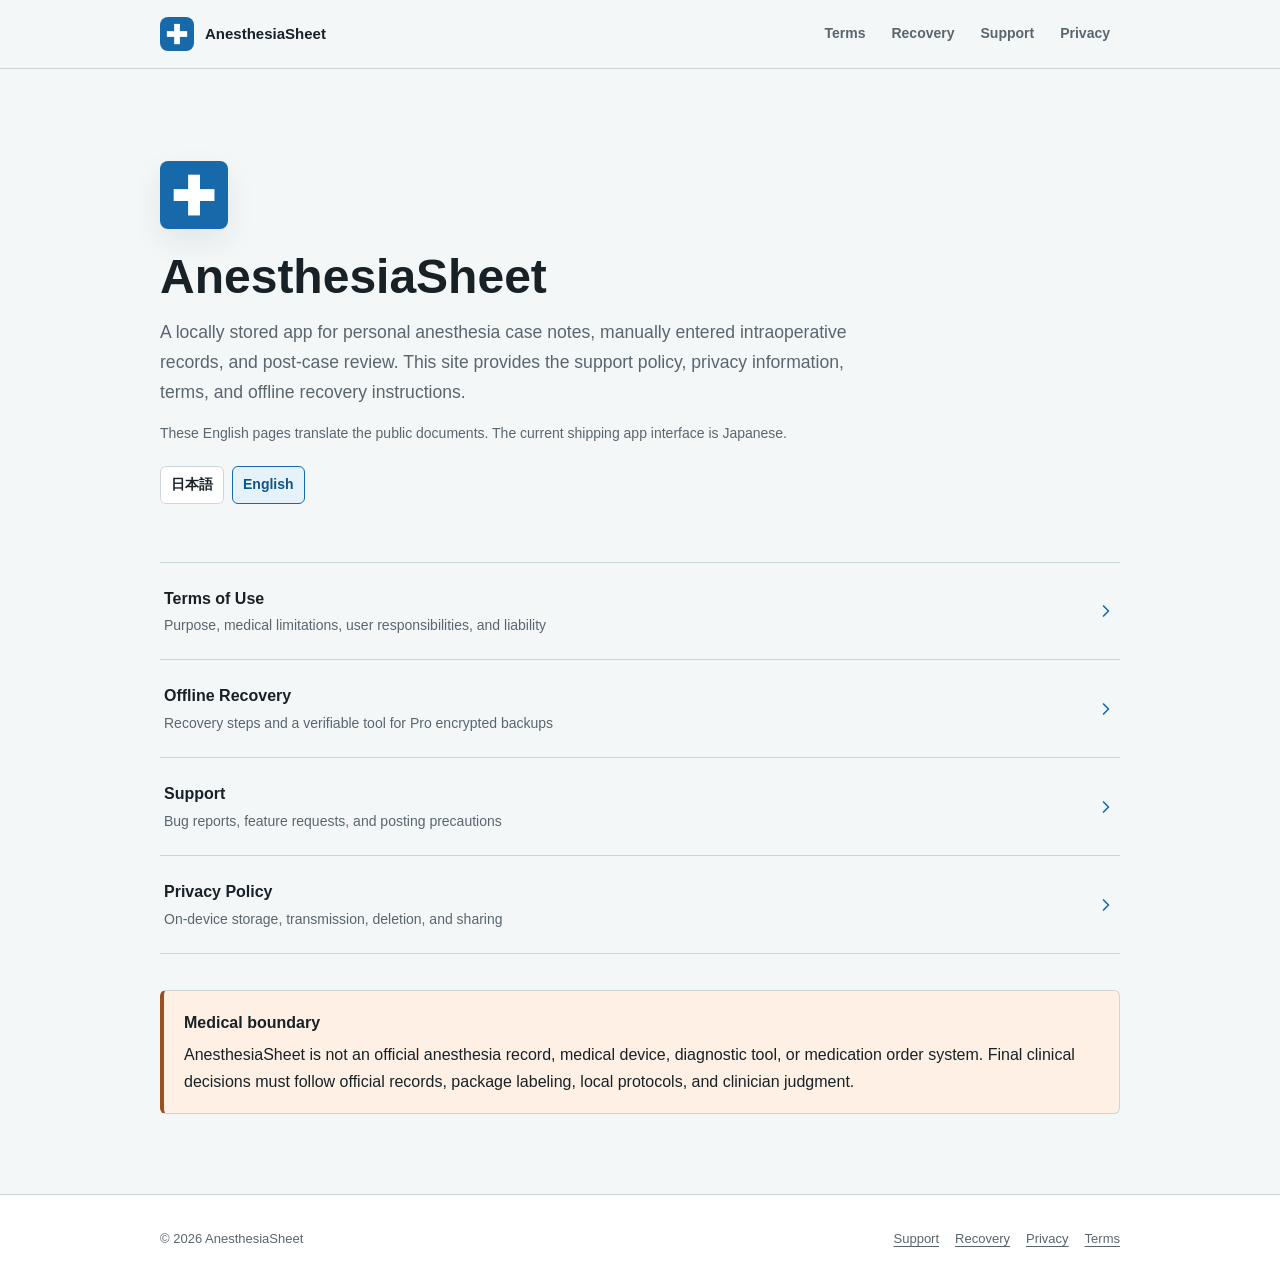
==== en/index.html @ d00aed20 "Bilingual support documents (12/17)" ====
<!doctype html>
<html lang="en">
<head>
  <meta charset="utf-8">
  <meta name="viewport" content="width=device-width, initial-scale=1">
  <meta name="description" content="Official support, privacy, terms, and offline recovery information for AnesthesiaSheet.">
  <meta name="referrer" content="no-referrer">
  <meta http-equiv="Content-Security-Policy" content="default-src 'self'; style-src 'self'; img-src 'self'; object-src 'none'; base-uri 'none'; form-action 'none'">
  <meta name="theme-color" content="#f4f7f8" media="(prefers-color-scheme: light)">
  <meta name="theme-color" content="#0f1518" media="(prefers-color-scheme: dark)">
  <meta property="og:title" content="AnesthesiaSheet Support">
  <meta property="og:description" content="Support, privacy, terms, and offline recovery information">
  <meta property="og:type" content="website">
  <meta property="og:url" content="https://better-day-tech.github.io/anesthesia-sheet-support/en/">
  <link rel="canonical" href="https://better-day-tech.github.io/anesthesia-sheet-support/en/">
  <link rel="alternate" hreflang="ja" href="https://better-day-tech.github.io/anesthesia-sheet-support/">
  <link rel="alternate" hreflang="en" href="https://better-day-tech.github.io/anesthesia-sheet-support/en/">
  <link rel="alternate" hreflang="x-default" href="https://better-day-tech.github.io/anesthesia-sheet-support/">
  <link rel="icon" type="image/png" href="../assets/app-icon.png">
  <link rel="stylesheet" href="../assets/styles.css">
  <title>AnesthesiaSheet Support</title>
</head>
<body>
<a class="skip-link" href="#main">Skip to main content</a>
<header class="site-header">
  <div class="header-inner">
    <a class="brand" href="./" aria-current="page">
      <picture>
        <source srcset="../assets/app-icon-dark.png" media="(prefers-color-scheme: dark)">
        <img src="../assets/app-icon.png" alt="" width="34" height="34">
      </picture>
      <span>AnesthesiaSheet</span>
    </a>
    <nav class="site-nav" aria-label="Main navigation">
      <a href="./terms/">Terms</a>
      <a href="./recovery/">Recovery</a>
      <a href="./support/">Support</a>
      <a href="./privacy/">Privacy</a>
    </nav>
  </div>
</header>

<main id="main" class="content">
  <section class="hero">
    <div class="hero-brand">
      <picture>
        <source srcset="../assets/app-icon-dark.png" media="(prefers-color-scheme: dark)">
        <img src="../assets/app-icon.png" alt="AnesthesiaSheet app icon" width="68" height="68">
      </picture>
    </div>
    <h1>AnesthesiaSheet</h1>
    <p class="lead">A locally stored app for personal anesthesia case notes, manually entered intraoperative records, and post-case review. This site provides the support policy, privacy information, terms, and offline recovery instructions.</p>
    <p class="document-note">These English pages translate the public documents. The current shipping app interface is Japanese.</p>
    <nav class="language-links" aria-label="Language">
      <a href="../" hreflang="ja" lang="ja">日本語</a>
      <a href="./" aria-current="page" lang="en">English</a>
    </nav>
  </section>

  <ul class="action-list" aria-label="Support information">
    <li>
      <a class="action-link" href="./terms/">
        <span>
          <span class="action-title">Terms of Use</span>
          <span class="action-description">Purpose, medical limitations, user responsibilities, and liability</span>
        </span>
        <svg class="action-mark" viewBox="0 0 24 24" aria-hidden="true">
          <path d="m9 18 6-6-6-6"></path>
        </svg>
      </a>
    </li>
    <li>
      <a class="action-link" href="./recovery/">
        <span>
          <span class="action-title">Offline Recovery</span>
          <span class="action-description">Recovery steps and a verifiable tool for Pro encrypted backups</span>
        </span>
        <svg class="action-mark" viewBox="0 0 24 24" aria-hidden="true">
          <path d="m9 18 6-6-6-6"></path>
        </svg>
      </a>
    </li>
    <li>
      <a class="action-link" href="./support/">
        <span>
          <span class="action-title">Support</span>
          <span class="action-description">Bug reports, feature requests, and posting precautions</span>
        </span>
        <svg class="action-mark" viewBox="0 0 24 24" aria-hidden="true">
          <path d="m9 18 6-6-6-6"></path>
        </svg>
      </a>
    </li>
    <li>
      <a class="action-link" href="./privacy/">
        <span>
          <span class="action-title">Privacy Policy</span>
          <span class="action-description">On-device storage, transmission, deletion, and sharing</span>
        </span>
        <svg class="action-mark" viewBox="0 0 24 24" aria-hidden="true">
          <path d="m9 18 6-6-6-6"></path>
        </svg>
      </a>
    </li>
  </ul>

  <aside class="notice" aria-label="Medical boundary">
    <strong>Medical boundary</strong>
    <p>AnesthesiaSheet is not an official anesthesia record, medical device, diagnostic tool, or medication order system. Final clinical decisions must follow official records, package labeling, local protocols, and clinician judgment.</p>
  </aside>
</main>

<footer class="site-footer">
  <div class="footer-inner">
    <span>© 2026 AnesthesiaSheet</span>
    <nav class="footer-links" aria-label="Footer navigation">
      <a href="./support/">Support</a>
      <a href="./recovery/">Recovery</a>
      <a href="./privacy/">Privacy</a>
      <a href="./terms/">Terms</a>
    </nav>
  </div>
</footer>
</body>
</html>
---- assets/styles.css ----
:root {
  color-scheme: light dark;
  --background: #f4f7f8;
  --surface: #ffffff;
  --surface-muted: #eaf1f3;
  --text: #172126;
  --text-muted: #59666d;
  --border: #cbd6da;
  --accent: #1769aa;
  --accent-strong: #0e568f;
  --accent-soft: #e5f2fa;
  --success: #237a57;
  --success-soft: #e5f4ed;
  --warning: #9a4f23;
  --warning-soft: #fff0e5;
  --focus: #f2a900;
  --shadow: 0 12px 30px rgb(23 33 38 / 8%);
}

@media (prefers-color-scheme: dark) {
  :root {
    --background: #0f1518;
    --surface: #171f23;
    --surface-muted: #202b30;
    --text: #f1f5f6;
    --text-muted: #b3c0c5;
    --border: #38474d;
    --accent: #79bff0;
    --accent-strong: #a5d6f7;
    --accent-soft: #17364a;
    --success: #73d2aa;
    --success-soft: #173c30;
    --warning: #f2ad7a;
    --warning-soft: #452b20;
    --focus: #ffd166;
    --shadow: 0 16px 34px rgb(0 0 0 / 24%);
  }
}

* {
  box-sizing: border-box;
}

html {
  scroll-behavior: smooth;
}

body {
  margin: 0;
  background: var(--background);
  color: var(--text);
  font-family: -apple-system, BlinkMacSystemFont, "Hiragino Sans", "Yu Gothic", sans-serif;
  font-size: 16px;
  line-height: 1.7;
}

a {
  color: var(--accent-strong);
  text-underline-offset: 0.2em;
}

a:hover {
  text-decoration-thickness: 2px;
}

a:focus-visible,
summary:focus-visible {
  outline: 3px solid var(--focus);
  outline-offset: 3px;
  border-radius: 4px;
}

.skip-link {
  position: fixed;
  z-index: 100;
  top: 10px;
  left: 10px;
  padding: 8px 12px;
  background: var(--text);
  color: var(--surface);
  transform: translateY(-160%);
}

.skip-link:focus {
  transform: translateY(0);
}

.site-header {
  position: sticky;
  z-index: 20;
  top: 0;
  border-bottom: 1px solid var(--border);
  background: color-mix(in srgb, var(--background) 92%, transparent);
  backdrop-filter: blur(18px);
}

.header-inner,
.content,
.footer-inner {
  width: min(100% - 40px, 960px);
  margin-inline: auto;
}

.header-inner {
  min-height: 68px;
  display: flex;
  align-items: center;
  justify-content: space-between;
  gap: 24px;
}

.brand {
  display: inline-flex;
  align-items: center;
  gap: 11px;
  color: var(--text);
  font-size: 15px;
  font-weight: 700;
  text-decoration: none;
}

.brand picture,
.brand img {
  display: block;
  width: 34px;
  height: 34px;
}

.brand img {
  border-radius: 8px;
}

.site-nav {
  display: flex;
  align-items: center;
  gap: 6px;
}

.site-nav a {
  padding: 7px 10px;
  border-radius: 6px;
  color: var(--text-muted);
  font-size: 14px;
  font-weight: 600;
  text-decoration: none;
}

.site-nav a:hover,
.site-nav a[aria-current="page"] {
  background: var(--surface-muted);
  color: var(--text);
}

.content {
  padding-block: 64px 80px;
}

.hero {
  max-width: 760px;
  padding-block: 28px 36px;
}

.hero-brand {
  display: flex;
  align-items: center;
  gap: 18px;
  margin-bottom: 20px;
}

.hero-brand picture,
.hero-brand img {
  display: block;
  width: 68px;
  height: 68px;
}

.hero-brand img {
  border-radius: 8px;
  box-shadow: var(--shadow);
}

h1,
h2,
h3,
p {
  margin-top: 0;
}

h1 {
  margin-bottom: 14px;
  font-size: clamp(2rem, 6vw, 3rem);
  line-height: 1.15;
  letter-spacing: 0;
}

h2 {
  margin-bottom: 12px;
  font-size: 1.35rem;
  line-height: 1.35;
  letter-spacing: 0;
}

h3 {
  margin-bottom: 8px;
  font-size: 1rem;
  line-height: 1.45;
  letter-spacing: 0;
}

p,
li {
  color: var(--text-muted);
}

.lead {
  max-width: 710px;
  margin-bottom: 0;
  color: var(--text-muted);
  font-size: 1.1rem;
}

.action-list {
  margin: 22px 0 0;
  padding: 0;
  border-top: 1px solid var(--border);
  list-style: none;
}

.action-list li {
  border-bottom: 1px solid var(--border);
}

.action-link {
  display: grid;
  grid-template-columns: minmax(0, 1fr) auto;
  gap: 18px;
  align-items: center;
  padding: 22px 4px;
  color: var(--text);
  text-decoration: none;
}

.action-link:hover .action-title {
  color: var(--accent-strong);
}

.action-title,
.action-description {
  display: block;
}

.action-title {
  margin-bottom: 2px;
  font-weight: 700;
}

.action-description {
  color: var(--text-muted);
  font-size: 14px;
}

.action-mark {
  display: block;
  width: 20px;
  height: 20px;
  color: var(--accent);
  fill: none;
  stroke: currentColor;
  stroke-linecap: round;
  stroke-linejoin: round;
  stroke-width: 2;
}

.notice {
  margin-top: 36px;
  padding: 18px 20px;
  border: 1px solid var(--border);
  border-left: 4px solid var(--warning);
  border-radius: 6px;
  background: var(--warning-soft);
}

.notice strong {
  display: block;
  margin-bottom: 4px;
}

.notice p {
  margin-bottom: 0;
  color: var(--text);
}

.eyebrow {
  margin-bottom: 8px;
  color: var(--accent-strong);
  font-size: 13px;
  font-weight: 700;
  text-transform: uppercase;
}

.document-page {
  max-width: 960px;
}

.document-section {
  max-width: 760px;
  padding-block: 26px;
  border-top: 1px solid var(--border);
}

.document-section code {
  padding: 2px 5px;
  border-radius: 4px;
  background: var(--surface-muted);
  color: var(--text);
  font-family: ui-monospace, SFMono-Regular, Menlo, monospace;
  font-size: 0.9em;
}

.steps {
  margin: 0;
  padding-left: 1.4em;
}

.steps li + li {
  margin-top: 9px;
}

.download-row {
  display: grid;
  grid-template-columns: repeat(2, minmax(0, 1fr));
  gap: 12px;
}

.download-button {
  display: grid;
  min-height: 82px;
  align-content: center;
  padding: 14px 16px;
  border: 1px solid var(--accent);
  border-radius: 6px;
  background: var(--accent-soft);
  color: var(--text);
  font-weight: 700;
  text-decoration: none;
}

.download-button.secondary {
  border-color: var(--border);
  background: var(--surface);
}

.download-button span {
  color: var(--text-muted);
  font-size: 13px;
  font-weight: 400;
}

.document-note {
  margin-top: 14px;
  font-size: 14px;
}

.page-header {
  max-width: 760px;
  margin-bottom: 42px;
}

.page-header h1 {
  margin-bottom: 10px;
}

.meta {
  margin-bottom: 14px;
  color: var(--text-muted);
  font-size: 13px;
}

.language-links {
  display: flex;
  flex-wrap: wrap;
  gap: 8px;
  margin-top: 20px;
}

.language-links a {
  padding: 6px 10px;
  border: 1px solid var(--border);
  border-radius: 6px;
  background: var(--surface);
  color: var(--text);
  font-size: 14px;
  font-weight: 600;
  text-decoration: none;
}

.language-links a:hover,
.language-links a[aria-current="page"] {
  border-color: var(--accent);
  background: var(--accent-soft);
  color: var(--accent-strong);
}

.fact-strip {
  display: grid;
  grid-template-columns: repeat(3, minmax(0, 1fr));
  margin: 30px 0 8px;
  border-block: 1px solid var(--border);
}

.fact {
  padding: 18px 16px;
}

.fact + .fact {
  border-left: 1px solid var(--border);
}

.fact-label,
.fact-value {
  display: block;
}

.fact-label {
  margin-bottom: 3px;
  color: var(--text-muted);
  font-size: 12px;
}

.fact-value {
  color: var(--success);
  font-size: 14px;
  font-weight: 700;
}

.page-layout {
  display: grid;
  grid-template-columns: 210px minmax(0, 1fr);
  gap: 54px;
  align-items: start;
}

.toc {
  position: sticky;
  top: 96px;
}

.toc h2 {
  margin-bottom: 10px;
  color: var(--text-muted);
  font-size: 12px;
  text-transform: uppercase;
}

.toc a {
  display: block;
  padding: 6px 0;
  color: var(--text-muted);
  font-size: 14px;
  text-decoration: none;
}

.toc a:hover {
  color: var(--text);
}

.document {
  min-width: 0;
}

.document > section {
  padding-bottom: 38px;
  scroll-margin-top: 98px;
}

.document > section + section {
  padding-top: 38px;
  border-top: 1px solid var(--border);
}

.document p:last-child,
.document ul:last-child {
  margin-bottom: 0;
}

.document ul {
  padding-left: 1.25rem;
}

.primary-link {
  display: inline-flex;
  align-items: center;
  justify-content: center;
  min-height: 44px;
  margin-top: 8px;
  padding: 9px 15px;
  border: 1px solid var(--accent-strong);
  border-radius: 6px;
  background: var(--accent-strong);
  color: var(--surface);
  font-weight: 700;
  text-decoration: none;
}

.primary-link:hover {
  filter: brightness(1.08);
}

.privacy-box {
  margin: 18px 0 0;
  padding: 16px 18px;
  border: 1px solid var(--border);
  border-radius: 6px;
  background: var(--surface-muted);
}

.privacy-box p {
  margin-bottom: 0;
  color: var(--text);
}

.site-footer {
  border-top: 1px solid var(--border);
  background: var(--surface);
}

.footer-inner {
  display: flex;
  align-items: center;
  justify-content: space-between;
  gap: 24px;
  min-height: 88px;
  color: var(--text-muted);
  font-size: 13px;
}

.footer-links {
  display: flex;
  gap: 16px;
}

.footer-links a {
  color: var(--text-muted);
}

@media (max-width: 720px) {
  .download-row {
    grid-template-columns: 1fr;
  }

  .header-inner,
  .content,
  .footer-inner {
    width: min(100% - 28px, 960px);
  }

  .header-inner {
    min-height: 60px;
    gap: 12px;
  }

  .brand picture,
  .brand img {
    width: 30px;
    height: 30px;
  }

  .site-nav {
    gap: 0;
  }

  .site-nav a {
    padding-inline: 7px;
    font-size: 13px;
  }

  .content {
    padding-block: 38px 56px;
  }

  .hero {
    padding-block: 16px 26px;
  }

  .hero-brand {
    align-items: flex-start;
  }

  .hero-brand picture,
  .hero-brand img {
    width: 58px;
    height: 58px;
  }

  .page-layout {
    display: block;
  }

  .toc {
    position: static;
    margin-bottom: 38px;
    padding-bottom: 18px;
    border-bottom: 1px solid var(--border);
  }

  .toc nav {
    display: flex;
    flex-wrap: wrap;
    gap: 2px 14px;
  }

  .fact-strip {
    grid-template-columns: 1fr;
  }

  .fact + .fact {
    border-top: 1px solid var(--border);
    border-left: 0;
  }

  .footer-inner {
    align-items: flex-start;
    flex-direction: column;
    justify-content: center;
    padding-block: 20px;
  }
}

@media (max-width: 520px) {
  .brand {
    flex: 0 0 auto;
  }

  .brand span {
    position: absolute;
    width: 1px;
    height: 1px;
    padding: 0;
    margin: -1px;
    overflow: hidden;
    clip: rect(0, 0, 0, 0);
    white-space: nowrap;
    border: 0;
  }

  .site-nav {
    min-width: 0;
  }

  .site-nav a {
    padding-inline: 6px;
    font-size: 12px;
  }
}

@media (prefers-reduced-motion: reduce) {
  html {
    scroll-behavior: auto;
  }
}
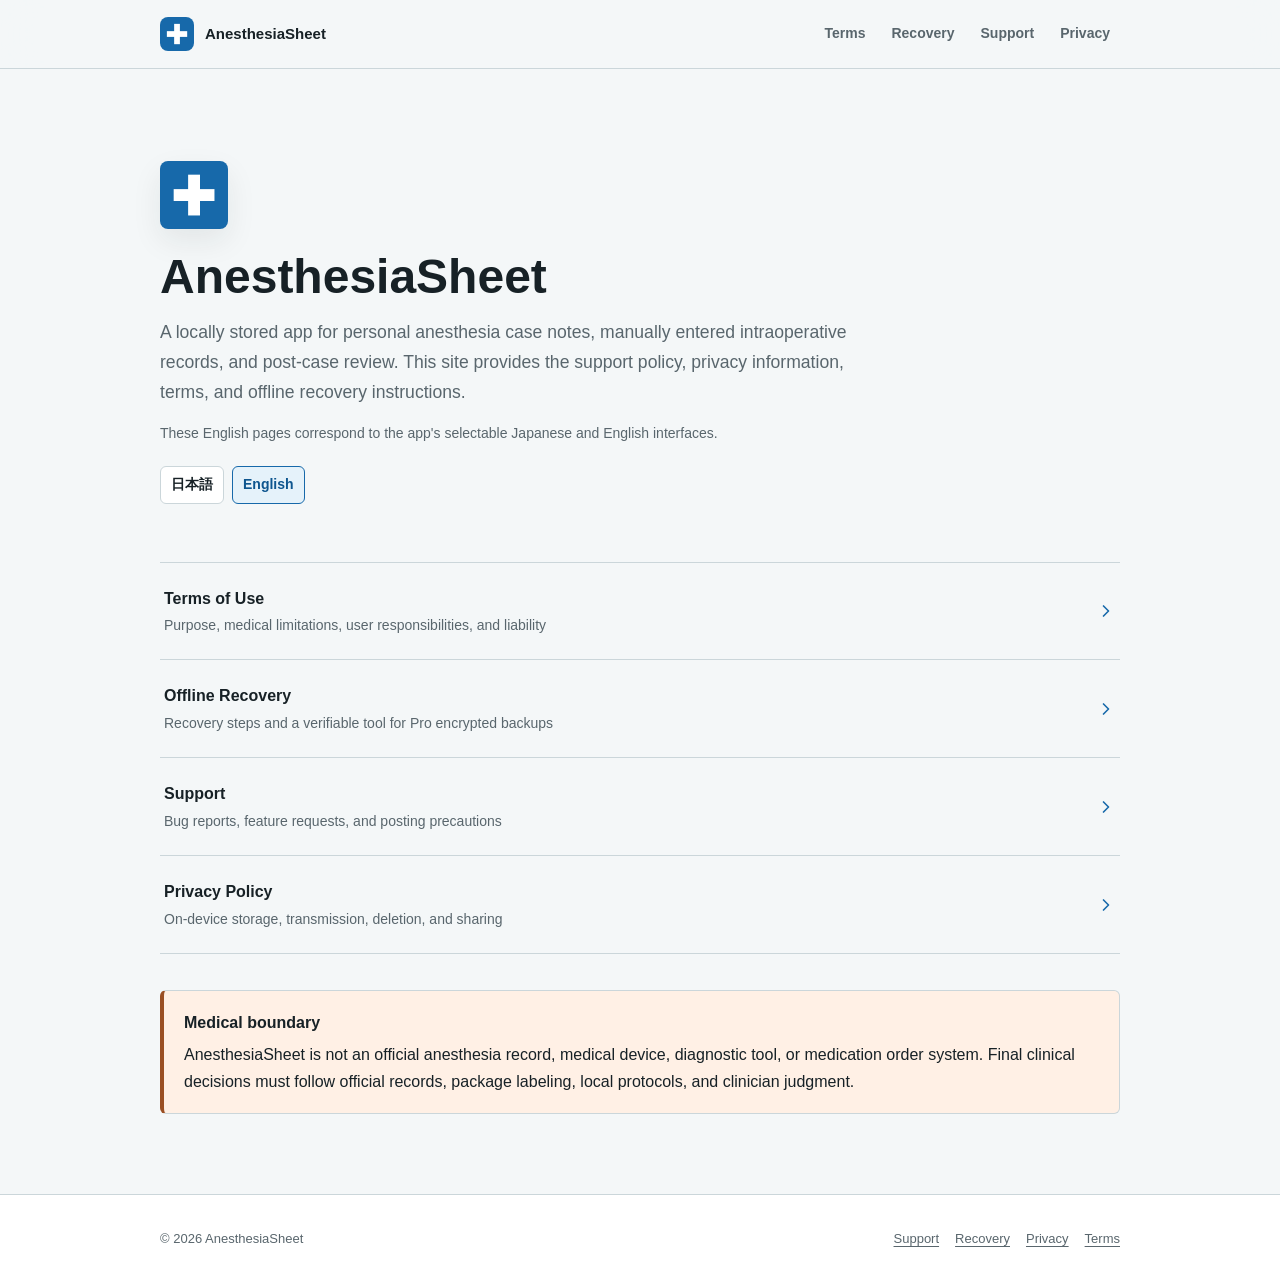
==== commit f30e9102: "Align bilingual Pro terms with current app" ====
--- a/en/index.html
+++ b/en/index.html
@@ -50,7 +50,7 @@
     </div>
     <h1>AnesthesiaSheet</h1>
     <p class="lead">A locally stored app for personal anesthesia case notes, manually entered intraoperative records, and post-case review. This site provides the support policy, privacy information, terms, and offline recovery instructions.</p>
-    <p class="document-note">These English pages translate the public documents. The current shipping app interface is Japanese.</p>
+    <p class="document-note">These English pages correspond to the app's selectable Japanese and English interfaces.</p>
     <nav class="language-links" aria-label="Language">
       <a href="../" hreflang="ja" lang="ja">日本語</a>
       <a href="./" aria-current="page" lang="en">English</a>
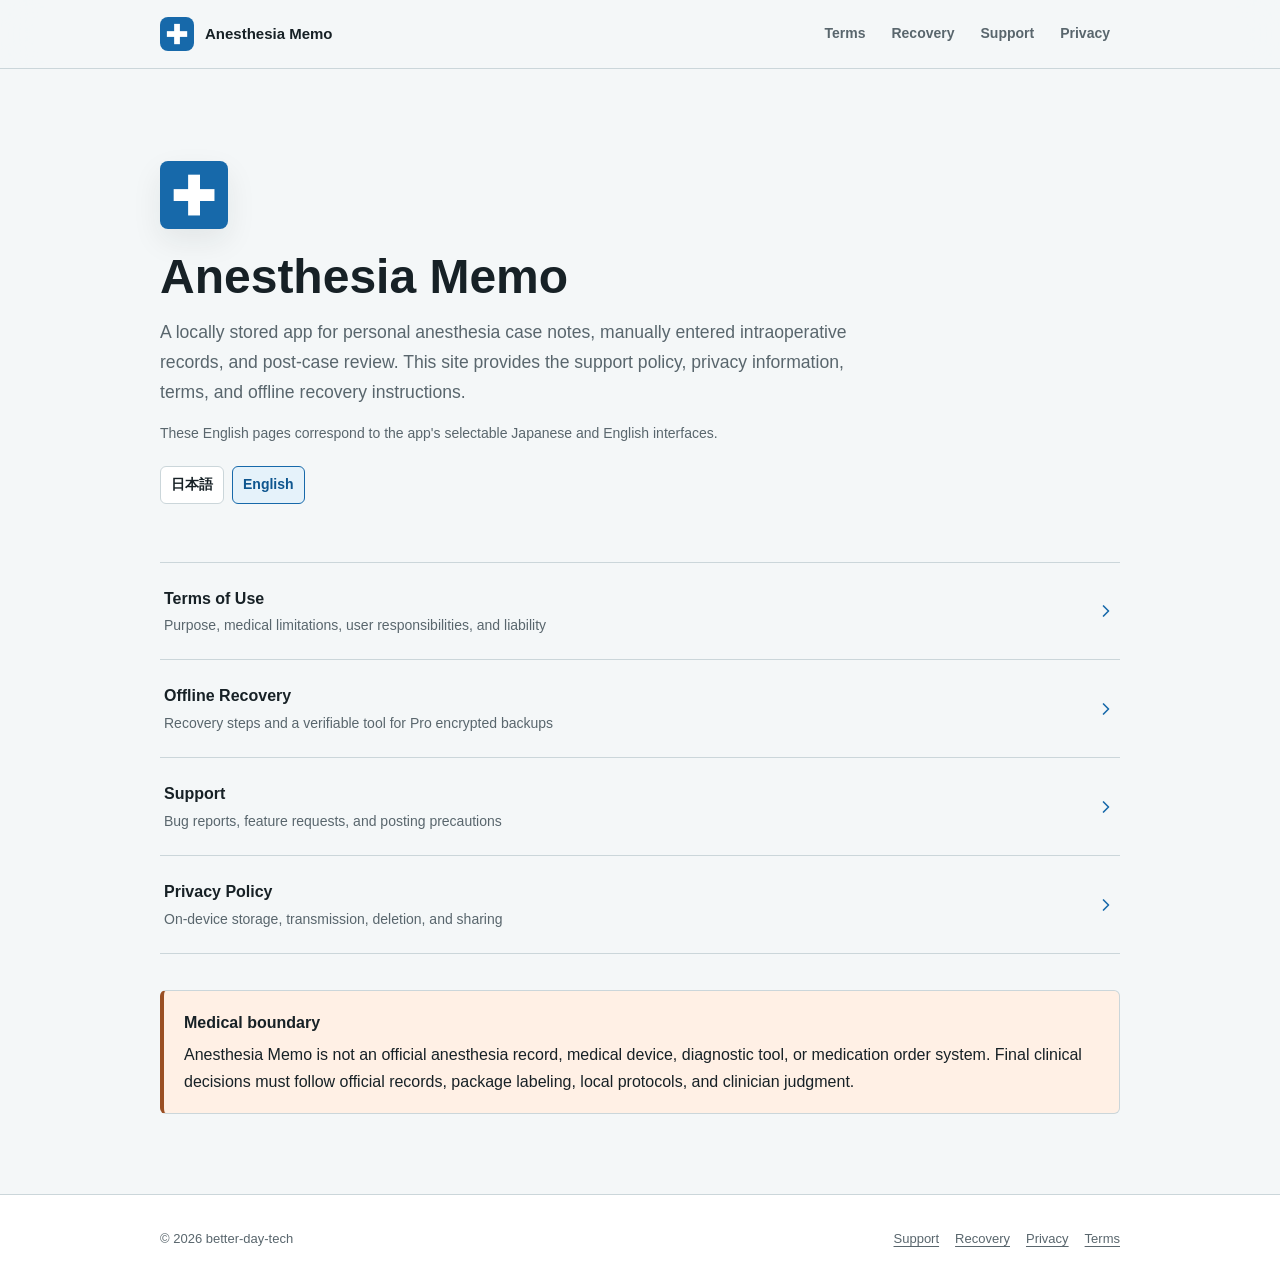
==== commit bcb5cfa4: "Align public support site with Anesthesia Memo branding" ====
--- a/en/index.html
+++ b/en/index.html
@@ -3,12 +3,12 @@
 <head>
   <meta charset="utf-8">
   <meta name="viewport" content="width=device-width, initial-scale=1">
-  <meta name="description" content="Official support, privacy, terms, and offline recovery information for AnesthesiaSheet.">
+  <meta name="description" content="Official support, privacy, terms, and offline recovery information for Anesthesia Memo.">
   <meta name="referrer" content="no-referrer">
   <meta http-equiv="Content-Security-Policy" content="default-src 'self'; style-src 'self'; img-src 'self'; object-src 'none'; base-uri 'none'; form-action 'none'">
   <meta name="theme-color" content="#f4f7f8" media="(prefers-color-scheme: light)">
   <meta name="theme-color" content="#0f1518" media="(prefers-color-scheme: dark)">
-  <meta property="og:title" content="AnesthesiaSheet Support">
+  <meta property="og:title" content="Anesthesia Memo Support">
   <meta property="og:description" content="Support, privacy, terms, and offline recovery information">
   <meta property="og:type" content="website">
   <meta property="og:url" content="https://better-day-tech.github.io/anesthesia-sheet-support/en/">
@@ -18,7 +18,7 @@
   <link rel="alternate" hreflang="x-default" href="https://better-day-tech.github.io/anesthesia-sheet-support/">
   <link rel="icon" type="image/png" href="../assets/app-icon.png">
   <link rel="stylesheet" href="../assets/styles.css">
-  <title>AnesthesiaSheet Support</title>
+  <title>Anesthesia Memo Support</title>
 </head>
 <body>
 <a class="skip-link" href="#main">Skip to main content</a>
@@ -29,7 +29,7 @@
         <source srcset="../assets/app-icon-dark.png" media="(prefers-color-scheme: dark)">
         <img src="../assets/app-icon.png" alt="" width="34" height="34">
       </picture>
-      <span>AnesthesiaSheet</span>
+      <span>Anesthesia Memo</span>
     </a>
     <nav class="site-nav" aria-label="Main navigation">
       <a href="./terms/">Terms</a>
@@ -45,10 +45,10 @@
     <div class="hero-brand">
       <picture>
         <source srcset="../assets/app-icon-dark.png" media="(prefers-color-scheme: dark)">
-        <img src="../assets/app-icon.png" alt="AnesthesiaSheet app icon" width="68" height="68">
+        <img src="../assets/app-icon.png" alt="Anesthesia Memo app icon" width="68" height="68">
       </picture>
     </div>
-    <h1>AnesthesiaSheet</h1>
+    <h1>Anesthesia Memo</h1>
     <p class="lead">A locally stored app for personal anesthesia case notes, manually entered intraoperative records, and post-case review. This site provides the support policy, privacy information, terms, and offline recovery instructions.</p>
     <p class="document-note">These English pages correspond to the app's selectable Japanese and English interfaces.</p>
     <nav class="language-links" aria-label="Language">
@@ -106,13 +106,13 @@
 
   <aside class="notice" aria-label="Medical boundary">
     <strong>Medical boundary</strong>
-    <p>AnesthesiaSheet is not an official anesthesia record, medical device, diagnostic tool, or medication order system. Final clinical decisions must follow official records, package labeling, local protocols, and clinician judgment.</p>
+    <p>Anesthesia Memo is not an official anesthesia record, medical device, diagnostic tool, or medication order system. Final clinical decisions must follow official records, package labeling, local protocols, and clinician judgment.</p>
   </aside>
 </main>
 
 <footer class="site-footer">
   <div class="footer-inner">
-    <span>© 2026 AnesthesiaSheet</span>
+    <span>© 2026 better-day-tech</span>
     <nav class="footer-links" aria-label="Footer navigation">
       <a href="./support/">Support</a>
       <a href="./recovery/">Recovery</a>
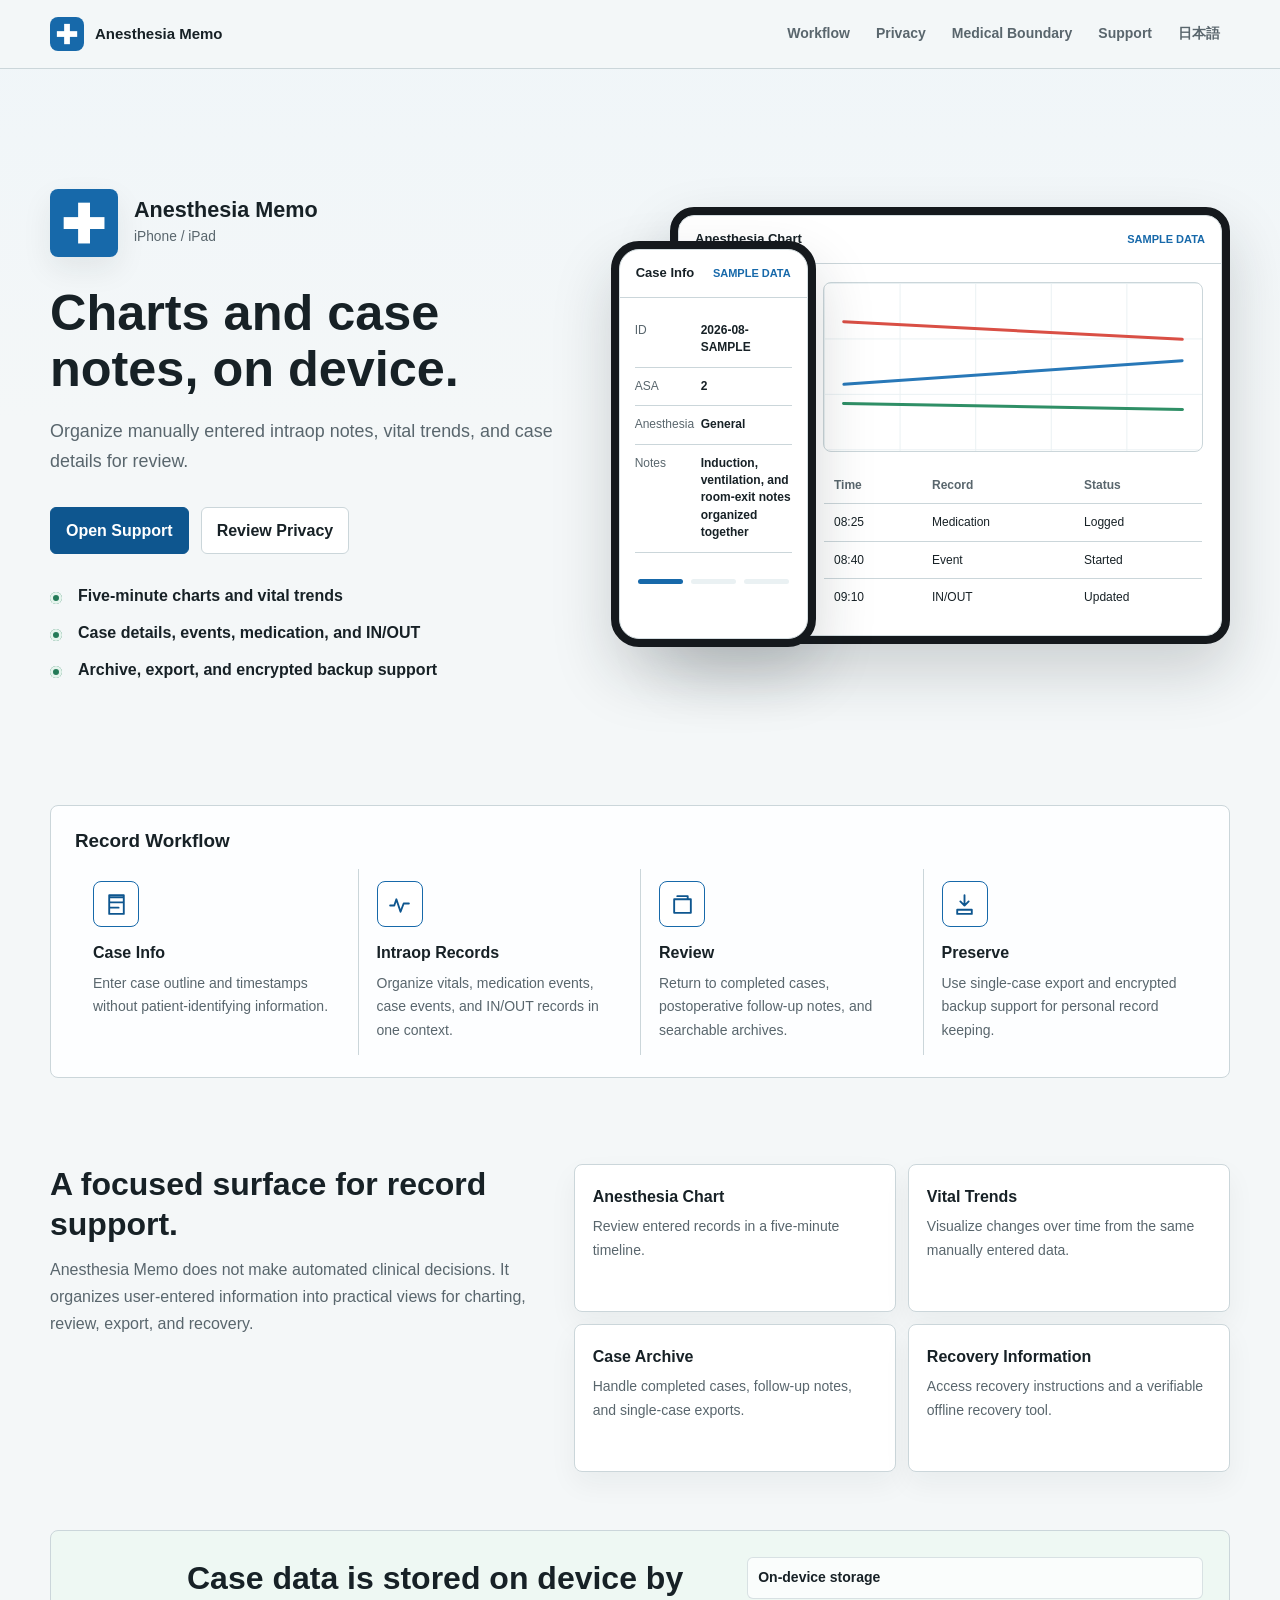
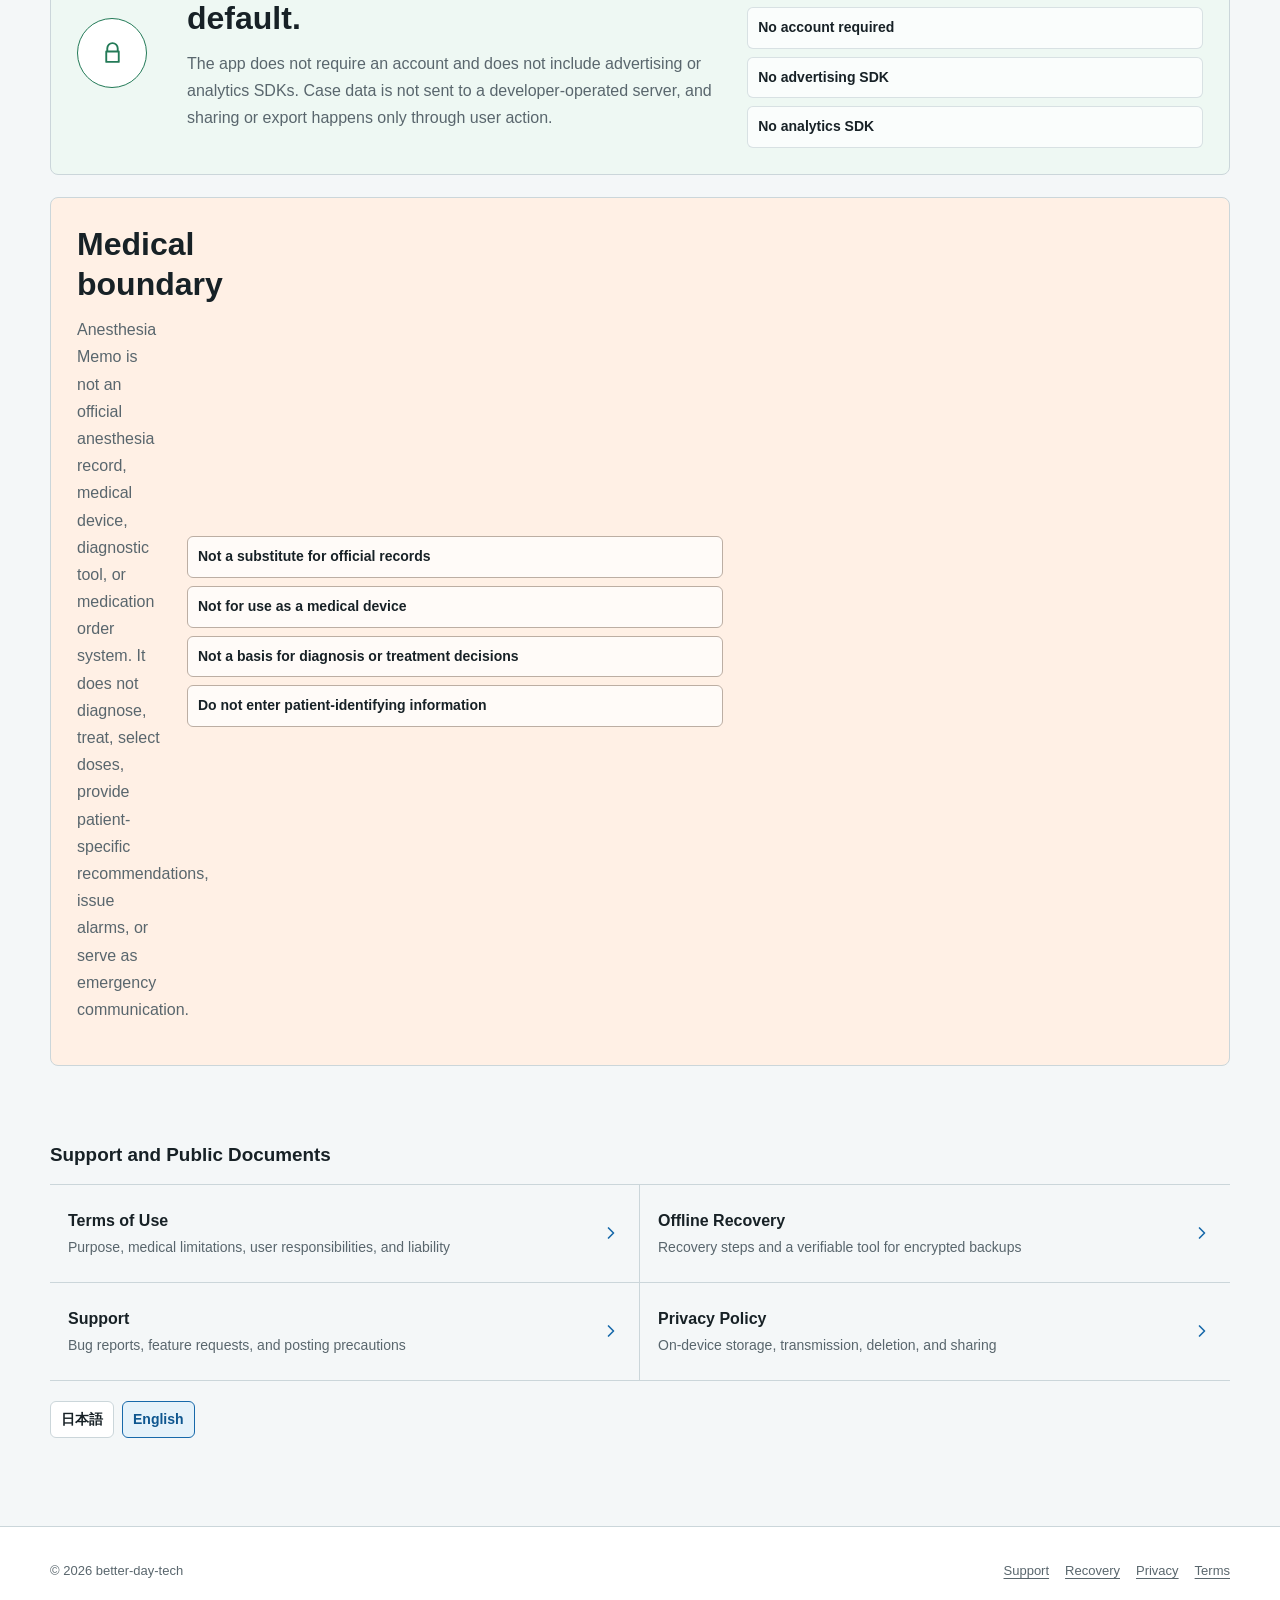
==== commit 38192656: "Improve product landing page" ====
--- a/en/index.html
+++ b/en/index.html
@@ -3,13 +3,13 @@
 <head>
   <meta charset="utf-8">
   <meta name="viewport" content="width=device-width, initial-scale=1">
-  <meta name="description" content="Official support, privacy, terms, and offline recovery information for Anesthesia Memo.">
+  <meta name="description" content="Official product support for Anesthesia Memo, a record-support app that organizes anesthesia charts, vital trends, and case notes on device.">
   <meta name="referrer" content="no-referrer">
   <meta http-equiv="Content-Security-Policy" content="default-src 'self'; style-src 'self'; img-src 'self'; object-src 'none'; base-uri 'none'; form-action 'none'">
   <meta name="theme-color" content="#f4f7f8" media="(prefers-color-scheme: light)">
   <meta name="theme-color" content="#0f1518" media="(prefers-color-scheme: dark)">
-  <meta property="og:title" content="Anesthesia Memo Support">
-  <meta property="og:description" content="Support, privacy, terms, and offline recovery information">
+  <meta property="og:title" content="Anesthesia Memo | Better Day Tech">
+  <meta property="og:description" content="A record-support app for organizing anesthesia charts, vital trends, and case notes on device.">
   <meta property="og:type" content="website">
   <meta property="og:url" content="https://better-day-tech.github.io/anesthesia-sheet-support/en/">
   <link rel="canonical" href="https://better-day-tech.github.io/anesthesia-sheet-support/en/">
@@ -18,9 +18,9 @@
   <link rel="alternate" hreflang="x-default" href="https://better-day-tech.github.io/anesthesia-sheet-support/">
   <link rel="icon" type="image/png" href="../assets/app-icon.png">
   <link rel="stylesheet" href="../assets/styles.css">
-  <title>Anesthesia Memo Support</title>
+  <title>Anesthesia Memo | Better Day Tech</title>
 </head>
-<body>
+<body class="product-home">
 <a class="skip-link" href="#main">Skip to main content</a>
 <header class="site-header">
   <div class="header-inner">
@@ -32,82 +32,217 @@
       <span>Anesthesia Memo</span>
     </a>
     <nav class="site-nav" aria-label="Main navigation">
-      <a href="./terms/">Terms</a>
-      <a href="./recovery/">Recovery</a>
+      <a href="#workflow">Workflow</a>
+      <a href="#privacy">Privacy</a>
+      <a href="#boundary">Medical Boundary</a>
       <a href="./support/">Support</a>
-      <a href="./privacy/">Privacy</a>
+      <a href="../" hreflang="ja" lang="ja">日本語</a>
     </nav>
   </div>
 </header>
 
-<main id="main" class="content">
-  <section class="hero">
-    <div class="hero-brand">
-      <picture>
-        <source srcset="../assets/app-icon-dark.png" media="(prefers-color-scheme: dark)">
-        <img src="../assets/app-icon.png" alt="Anesthesia Memo app icon" width="68" height="68">
-      </picture>
-    </div>
-    <h1>Anesthesia Memo</h1>
-    <p class="lead">A locally stored app for personal anesthesia case notes, manually entered intraoperative records, and post-case review. This site provides the support policy, privacy information, terms, and offline recovery instructions.</p>
-    <p class="document-note">These English pages correspond to the app's selectable Japanese and English interfaces.</p>
+<main id="main" class="content home-content">
+  <section class="product-hero" aria-labelledby="hero-title">
+    <div class="hero-copy">
+      <div class="hero-brand-lockup">
+        <picture>
+          <source srcset="../assets/app-icon-dark.png" media="(prefers-color-scheme: dark)">
+          <img src="../assets/app-icon.png" alt="" width="68" height="68">
+        </picture>
+        <span>
+          <strong>Anesthesia Memo</strong>
+          <small>iPhone / iPad</small>
+        </span>
+      </div>
+      <h1 id="hero-title">Charts and case notes, on device.</h1>
+      <p class="lead">Organize manually entered intraop notes, vital trends, and case details for review.</p>
+      <div class="hero-actions">
+        <a class="primary-link" href="./support/">Open Support</a>
+        <a class="secondary-link" href="./privacy/">Review Privacy</a>
+      </div>
+      <ul class="hero-proof" aria-label="Highlights">
+        <li>Five-minute charts and vital trends</li>
+        <li>Case details, events, medication, and IN/OUT</li>
+        <li>Archive, export, and encrypted backup support</li>
+      </ul>
+    </div>
+
+    <div class="device-showcase" aria-label="Anesthesia Memo screen preview">
+      <div class="phone-frame" aria-hidden="true">
+        <div class="mock-screen">
+          <div class="mock-bar">
+            <span>Case Info</span>
+            <strong>SAMPLE DATA</strong>
+          </div>
+          <dl class="case-list">
+            <div><dt>ID</dt><dd>2026-08-SAMPLE</dd></div>
+            <div><dt>ASA</dt><dd>2</dd></div>
+            <div><dt>Anesthesia</dt><dd>General</dd></div>
+            <div><dt>Notes</dt><dd>Induction, ventilation, and room-exit notes organized together</dd></div>
+          </dl>
+          <div class="mini-tabs">
+            <span></span><span></span><span></span>
+          </div>
+        </div>
+      </div>
+
+      <div class="tablet-frame" aria-hidden="true">
+        <div class="mock-screen tablet-screen">
+          <div class="mock-bar">
+            <span>Anesthesia Chart</span>
+            <strong>SAMPLE DATA</strong>
+          </div>
+          <div class="chart-layout">
+            <div class="timeline">
+              <span>08:20 Room in</span>
+              <span>08:25 Induction</span>
+              <span>08:40 Procedure start</span>
+              <span>10:15 Room out</span>
+            </div>
+            <div class="trend-card">
+              <div class="trend-grid">
+                <i class="line red"></i>
+                <i class="line blue"></i>
+                <i class="line green"></i>
+              </div>
+            </div>
+            <table class="mock-table">
+              <tr><th>Time</th><th>Record</th><th>Status</th></tr>
+              <tr><td>08:25</td><td>Medication</td><td>Logged</td></tr>
+              <tr><td>08:40</td><td>Event</td><td>Started</td></tr>
+              <tr><td>09:10</td><td>IN/OUT</td><td>Updated</td></tr>
+            </table>
+          </div>
+        </div>
+      </div>
+    </div>
+  </section>
+
+  <section id="workflow" class="workflow-panel" aria-labelledby="workflow-title">
+    <h2 id="workflow-title">Record Workflow</h2>
+    <ol class="workflow-list">
+      <li>
+        <span class="step-icon">
+          <svg viewBox="0 0 24 24" aria-hidden="true"><path d="M6 5h12M6 10h12M6 15h8M5 3h14v18H5z"></path></svg>
+        </span>
+        <strong>Case Info</strong>
+        <p>Enter case outline and timestamps without patient-identifying information.</p>
+      </li>
+      <li>
+        <span class="step-icon">
+          <svg viewBox="0 0 24 24" aria-hidden="true"><path d="M3 13h4l2-6 4 12 3-8h5"></path></svg>
+        </span>
+        <strong>Intraop Records</strong>
+        <p>Organize vitals, medication events, case events, and IN/OUT records in one context.</p>
+      </li>
+      <li>
+        <span class="step-icon">
+          <svg viewBox="0 0 24 24" aria-hidden="true"><path d="M4 7h16v13H4zM7 4h10v3"></path></svg>
+        </span>
+        <strong>Review</strong>
+        <p>Return to completed cases, postoperative follow-up notes, and searchable archives.</p>
+      </li>
+      <li>
+        <span class="step-icon">
+          <svg viewBox="0 0 24 24" aria-hidden="true"><path d="M12 3v10m0 0 4-4m-4 4-4-4M5 17h14v4H5z"></path></svg>
+        </span>
+        <strong>Preserve</strong>
+        <p>Use single-case export and encrypted backup support for personal record keeping.</p>
+      </li>
+    </ol>
+  </section>
+
+  <section class="feature-section" aria-labelledby="features-title">
+    <div>
+      <h2 id="features-title">A focused surface for record support.</h2>
+      <p>Anesthesia Memo does not make automated clinical decisions. It organizes user-entered information into practical views for charting, review, export, and recovery.</p>
+    </div>
+    <div class="feature-grid">
+      <article>
+        <strong>Anesthesia Chart</strong>
+        <p>Review entered records in a five-minute timeline.</p>
+      </article>
+      <article>
+        <strong>Vital Trends</strong>
+        <p>Visualize changes over time from the same manually entered data.</p>
+      </article>
+      <article>
+        <strong>Case Archive</strong>
+        <p>Handle completed cases, follow-up notes, and single-case exports.</p>
+      </article>
+      <article>
+        <strong>Recovery Information</strong>
+        <p>Access recovery instructions and a verifiable offline recovery tool.</p>
+      </article>
+    </div>
+  </section>
+
+  <section id="privacy" class="privacy-band" aria-labelledby="privacy-title">
+    <div class="privacy-lock" aria-hidden="true">
+      <svg viewBox="0 0 24 24"><path d="M7 11V8a5 5 0 0 1 10 0v3M6 11h12v10H6z"></path></svg>
+    </div>
+    <div>
+      <h2 id="privacy-title">Case data is stored on device by default.</h2>
+      <p>The app does not require an account and does not include advertising or analytics SDKs. Case data is not sent to a developer-operated server, and sharing or export happens only through user action.</p>
+    </div>
+    <ul class="privacy-points" aria-label="Privacy principles">
+      <li>On-device storage</li>
+      <li>No account required</li>
+      <li>No advertising SDK</li>
+      <li>No analytics SDK</li>
+    </ul>
+  </section>
+
+  <section id="boundary" class="boundary-band" aria-labelledby="boundary-title">
+    <div>
+      <h2 id="boundary-title">Medical boundary</h2>
+      <p>Anesthesia Memo is not an official anesthesia record, medical device, diagnostic tool, or medication order system. It does not diagnose, treat, select doses, provide patient-specific recommendations, issue alarms, or serve as emergency communication.</p>
+    </div>
+    <ul class="boundary-list">
+      <li>Not a substitute for official records</li>
+      <li>Not for use as a medical device</li>
+      <li>Not a basis for diagnosis or treatment decisions</li>
+      <li>Do not enter patient-identifying information</li>
+    </ul>
+  </section>
+
+  <section class="document-links" aria-labelledby="documents-title">
+    <h2 id="documents-title">Support and Public Documents</h2>
+    <div class="document-link-grid">
+      <a class="action-link" href="./terms/">
+        <span>
+          <span class="action-title">Terms of Use</span>
+          <span class="action-description">Purpose, medical limitations, user responsibilities, and liability</span>
+        </span>
+        <svg class="action-mark" viewBox="0 0 24 24" aria-hidden="true"><path d="m9 18 6-6-6-6"></path></svg>
+      </a>
+      <a class="action-link" href="./recovery/">
+        <span>
+          <span class="action-title">Offline Recovery</span>
+          <span class="action-description">Recovery steps and a verifiable tool for encrypted backups</span>
+        </span>
+        <svg class="action-mark" viewBox="0 0 24 24" aria-hidden="true"><path d="m9 18 6-6-6-6"></path></svg>
+      </a>
+      <a class="action-link" href="./support/">
+        <span>
+          <span class="action-title">Support</span>
+          <span class="action-description">Bug reports, feature requests, and posting precautions</span>
+        </span>
+        <svg class="action-mark" viewBox="0 0 24 24" aria-hidden="true"><path d="m9 18 6-6-6-6"></path></svg>
+      </a>
+      <a class="action-link" href="./privacy/">
+        <span>
+          <span class="action-title">Privacy Policy</span>
+          <span class="action-description">On-device storage, transmission, deletion, and sharing</span>
+        </span>
+        <svg class="action-mark" viewBox="0 0 24 24" aria-hidden="true"><path d="m9 18 6-6-6-6"></path></svg>
+      </a>
+    </div>
     <nav class="language-links" aria-label="Language">
       <a href="../" hreflang="ja" lang="ja">日本語</a>
       <a href="./" aria-current="page" lang="en">English</a>
     </nav>
   </section>
-
-  <ul class="action-list" aria-label="Support information">
-    <li>
-      <a class="action-link" href="./terms/">
-        <span>
-          <span class="action-title">Terms of Use</span>
-          <span class="action-description">Purpose, medical limitations, user responsibilities, and liability</span>
-        </span>
-        <svg class="action-mark" viewBox="0 0 24 24" aria-hidden="true">
-          <path d="m9 18 6-6-6-6"></path>
-        </svg>
-      </a>
-    </li>
-    <li>
-      <a class="action-link" href="./recovery/">
-        <span>
-          <span class="action-title">Offline Recovery</span>
-          <span class="action-description">Recovery steps and a verifiable tool for Pro encrypted backups</span>
-        </span>
-        <svg class="action-mark" viewBox="0 0 24 24" aria-hidden="true">
-          <path d="m9 18 6-6-6-6"></path>
-        </svg>
-      </a>
-    </li>
-    <li>
-      <a class="action-link" href="./support/">
-        <span>
-          <span class="action-title">Support</span>
-          <span class="action-description">Bug reports, feature requests, and posting precautions</span>
-        </span>
-        <svg class="action-mark" viewBox="0 0 24 24" aria-hidden="true">
-          <path d="m9 18 6-6-6-6"></path>
-        </svg>
-      </a>
-    </li>
-    <li>
-      <a class="action-link" href="./privacy/">
-        <span>
-          <span class="action-title">Privacy Policy</span>
-          <span class="action-description">On-device storage, transmission, deletion, and sharing</span>
-        </span>
-        <svg class="action-mark" viewBox="0 0 24 24" aria-hidden="true">
-          <path d="m9 18 6-6-6-6"></path>
-        </svg>
-      </a>
-    </li>
-  </ul>
-
-  <aside class="notice" aria-label="Medical boundary">
-    <strong>Medical boundary</strong>
-    <p>Anesthesia Memo is not an official anesthesia record, medical device, diagnostic tool, or medication order system. Final clinical decisions must follow official records, package labeling, local protocols, and clinician judgment.</p>
-  </aside>
 </main>
 
 <footer class="site-footer">
--- a/assets/styles.css
+++ b/assets/styles.css
@@ -142,6 +142,7 @@
   color: var(--text-muted);
   font-size: 14px;
   font-weight: 600;
+  white-space: nowrap;
   text-decoration: none;
 }
 
@@ -153,6 +154,521 @@
 
 .content {
   padding-block: 64px 80px;
+}
+
+.product-home {
+  background:
+    linear-gradient(180deg, color-mix(in srgb, var(--accent-soft) 30%, transparent), transparent 420px),
+    var(--background);
+}
+
+.product-home .header-inner,
+.product-home .content,
+.product-home .footer-inner {
+  width: min(100% - 40px, 1180px);
+}
+
+.product-home .site-nav {
+  flex-wrap: wrap;
+  justify-content: flex-end;
+}
+
+.home-content {
+  padding-block: 34px 88px;
+}
+
+.product-hero {
+  display: grid;
+  grid-template-columns: minmax(0, 0.9fr) minmax(420px, 1.1fr);
+  gap: 54px;
+  align-items: center;
+  min-height: min(720px, calc(100svh - 220px));
+  padding-block: 18px 32px;
+}
+
+.hero-copy {
+  min-width: 0;
+}
+
+.hero-brand-lockup {
+  display: inline-flex;
+  align-items: center;
+  gap: 16px;
+  margin-bottom: 28px;
+}
+
+.hero-brand-lockup picture,
+.hero-brand-lockup img {
+  display: block;
+  width: 68px;
+  height: 68px;
+}
+
+.hero-brand-lockup img {
+  border-radius: 8px;
+  box-shadow: var(--shadow);
+}
+
+.hero-brand-lockup strong,
+.hero-brand-lockup small {
+  display: block;
+}
+
+.hero-brand-lockup strong {
+  color: var(--text);
+  font-size: 1.35rem;
+  line-height: 1.2;
+}
+
+.hero-brand-lockup small {
+  margin-top: 2px;
+  color: var(--text-muted);
+  font-size: 0.86rem;
+}
+
+.product-hero h1 {
+  max-width: 620px;
+  margin-bottom: 18px;
+  color: var(--text);
+  font-size: 3.15rem;
+  line-height: 1.12;
+  letter-spacing: 0;
+}
+
+.product-hero .lead {
+  max-width: 630px;
+  font-size: 1.12rem;
+}
+
+.hero-actions {
+  display: flex;
+  flex-wrap: wrap;
+  gap: 12px;
+  margin-top: 30px;
+}
+
+.hero-actions .primary-link {
+  margin-top: 0;
+}
+
+.secondary-link {
+  display: inline-flex;
+  align-items: center;
+  justify-content: center;
+  min-height: 44px;
+  padding: 9px 15px;
+  border: 1px solid var(--border);
+  border-radius: 6px;
+  background: var(--surface);
+  color: var(--text);
+  font-weight: 700;
+  text-decoration: none;
+}
+
+.secondary-link:hover {
+  border-color: var(--accent);
+  background: var(--accent-soft);
+}
+
+.hero-proof {
+  display: grid;
+  gap: 10px;
+  margin: 28px 0 0;
+  padding: 0;
+  list-style: none;
+}
+
+.hero-proof li {
+  position: relative;
+  padding-left: 28px;
+  color: var(--text);
+  font-weight: 650;
+}
+
+.hero-proof li::before {
+  content: "";
+  position: absolute;
+  top: 0.62em;
+  left: 0;
+  width: 12px;
+  height: 12px;
+  border-radius: 50%;
+  background: var(--success);
+  box-shadow: inset 0 0 0 3px var(--success-soft);
+}
+
+.device-showcase {
+  position: relative;
+  min-height: 470px;
+}
+
+.phone-frame,
+.tablet-frame {
+  position: absolute;
+  border: 8px solid #15191d;
+  background: #15191d;
+  box-shadow: 0 28px 60px rgb(23 33 38 / 18%);
+}
+
+.phone-frame {
+  z-index: 2;
+  left: 0;
+  bottom: 24px;
+  width: 205px;
+  border-radius: 28px;
+}
+
+.tablet-frame {
+  right: 0;
+  top: 6px;
+  width: min(100%, 560px);
+  border-radius: 24px;
+}
+
+.mock-screen {
+  overflow: hidden;
+  border: 1px solid color-mix(in srgb, var(--border) 80%, white);
+  border-radius: 20px;
+  background: var(--surface);
+}
+
+.phone-frame .mock-screen {
+  min-height: 390px;
+}
+
+.tablet-frame .mock-screen {
+  min-height: 392px;
+  border-radius: 16px;
+}
+
+.mock-bar {
+  display: flex;
+  align-items: center;
+  justify-content: space-between;
+  gap: 12px;
+  min-height: 48px;
+  padding: 12px 16px;
+  border-bottom: 1px solid var(--border);
+  color: var(--text);
+  font-size: 13px;
+  font-weight: 700;
+}
+
+.mock-bar strong {
+  color: var(--accent);
+  font-size: 11px;
+  letter-spacing: 0;
+}
+
+.case-list {
+  margin: 0;
+  padding: 14px 15px;
+}
+
+.case-list div {
+  display: grid;
+  grid-template-columns: 58px minmax(0, 1fr);
+  gap: 8px;
+  padding: 10px 0;
+  border-bottom: 1px solid var(--border);
+}
+
+.case-list dt,
+.case-list dd {
+  margin: 0;
+  font-size: 12px;
+  line-height: 1.45;
+}
+
+.case-list dt {
+  color: var(--text-muted);
+}
+
+.case-list dd {
+  color: var(--text);
+  font-weight: 650;
+}
+
+.mini-tabs {
+  display: grid;
+  grid-template-columns: repeat(3, 1fr);
+  gap: 8px;
+  padding: 12px 18px 18px;
+}
+
+.mini-tabs span {
+  height: 5px;
+  border-radius: 999px;
+  background: var(--surface-muted);
+}
+
+.mini-tabs span:first-child {
+  background: var(--accent);
+}
+
+.chart-layout {
+  display: grid;
+  grid-template-columns: 112px minmax(0, 1fr);
+  gap: 14px;
+  padding: 18px;
+}
+
+.timeline {
+  display: grid;
+  gap: 8px;
+  align-content: start;
+  padding-top: 6px;
+}
+
+.timeline span {
+  color: var(--text-muted);
+  font-size: 12px;
+}
+
+.trend-card {
+  min-height: 168px;
+  border: 1px solid var(--border);
+  border-radius: 8px;
+  background:
+    linear-gradient(var(--surface-muted) 1px, transparent 1px) 0 0 / 100% 33%,
+    linear-gradient(90deg, var(--surface-muted) 1px, transparent 1px) 0 0 / 20% 100%,
+    var(--surface);
+}
+
+.trend-grid {
+  position: relative;
+  height: 168px;
+}
+
+.trend-grid .line {
+  position: absolute;
+  left: 18px;
+  right: 18px;
+  height: 3px;
+  border-radius: 999px;
+  transform-origin: center;
+}
+
+.trend-grid .red {
+  top: 46px;
+  background: #d94f45;
+  transform: rotate(3deg);
+}
+
+.trend-grid .blue {
+  top: 88px;
+  background: #2878b8;
+  transform: rotate(-4deg);
+}
+
+.trend-grid .green {
+  top: 122px;
+  background: #2f8f66;
+  transform: rotate(1deg);
+}
+
+.mock-table {
+  grid-column: 2;
+  width: 100%;
+  border-collapse: collapse;
+  overflow: hidden;
+  border: 1px solid var(--border);
+  border-radius: 8px;
+  color: var(--text);
+  font-size: 12px;
+}
+
+.mock-table th,
+.mock-table td {
+  padding: 8px 10px;
+  border-bottom: 1px solid var(--border);
+  text-align: left;
+}
+
+.mock-table th {
+  color: var(--text-muted);
+  font-weight: 700;
+}
+
+.workflow-panel,
+.feature-section,
+.privacy-band,
+.boundary-band,
+.document-links {
+  margin-top: 22px;
+  scroll-margin-top: 98px;
+}
+
+.workflow-panel {
+  padding: 22px 24px;
+  border: 1px solid var(--border);
+  border-radius: 8px;
+  background: color-mix(in srgb, var(--surface) 94%, var(--accent-soft));
+}
+
+.workflow-panel h2,
+.document-links h2 {
+  margin-bottom: 16px;
+  font-size: 1.18rem;
+}
+
+.workflow-list {
+  display: grid;
+  grid-template-columns: repeat(4, minmax(0, 1fr));
+  gap: 0;
+  margin: 0;
+  padding: 0;
+  list-style: none;
+}
+
+.workflow-list li {
+  min-width: 0;
+  padding: 12px 18px;
+  color: var(--text);
+}
+
+.workflow-list li + li {
+  border-left: 1px solid var(--border);
+}
+
+.step-icon {
+  display: inline-grid;
+  width: 46px;
+  height: 46px;
+  margin-bottom: 12px;
+  place-items: center;
+  border: 1px solid var(--accent);
+  border-radius: 8px;
+  color: var(--accent-strong);
+  background: var(--surface);
+}
+
+.step-icon svg,
+.privacy-lock svg {
+  display: block;
+  width: 25px;
+  height: 25px;
+  fill: none;
+  stroke: currentColor;
+  stroke-linecap: round;
+  stroke-linejoin: round;
+  stroke-width: 1.8;
+}
+
+.workflow-list strong,
+.feature-grid strong {
+  display: block;
+  margin-bottom: 5px;
+  color: var(--text);
+}
+
+.workflow-list p,
+.feature-grid p {
+  margin: 0;
+  font-size: 14px;
+}
+
+.feature-section {
+  display: grid;
+  grid-template-columns: minmax(260px, 0.74fr) minmax(0, 1fr);
+  gap: 38px;
+  align-items: start;
+  padding-block: 64px 36px;
+}
+
+.feature-section h2,
+.privacy-band h2,
+.boundary-band h2 {
+  font-size: 2rem;
+  line-height: 1.25;
+}
+
+.feature-grid {
+  display: grid;
+  grid-template-columns: repeat(2, minmax(0, 1fr));
+  gap: 12px;
+}
+
+.feature-grid article {
+  min-height: 148px;
+  padding: 18px;
+  border: 1px solid var(--border);
+  border-radius: 8px;
+  background: var(--surface);
+  box-shadow: 0 12px 28px rgb(23 33 38 / 5%);
+}
+
+.privacy-band,
+.boundary-band {
+  display: grid;
+  grid-template-columns: 86px minmax(0, 1fr) minmax(260px, 0.85fr);
+  gap: 24px;
+  align-items: center;
+  padding: 26px;
+  border: 1px solid var(--border);
+  border-radius: 8px;
+}
+
+.privacy-band {
+  background: color-mix(in srgb, var(--success-soft) 65%, var(--surface));
+}
+
+.boundary-band {
+  background: var(--warning-soft);
+}
+
+.privacy-lock {
+  display: grid;
+  width: 70px;
+  height: 70px;
+  place-items: center;
+  border: 1px solid currentColor;
+  border-radius: 50%;
+  color: var(--success);
+  background: var(--surface);
+}
+
+.privacy-points,
+.boundary-list {
+  display: grid;
+  gap: 8px;
+  margin: 0;
+  padding: 0;
+  list-style: none;
+}
+
+.privacy-points li,
+.boundary-list li {
+  padding: 8px 10px;
+  border: 1px solid color-mix(in srgb, var(--border) 72%, transparent);
+  border-radius: 6px;
+  background: color-mix(in srgb, var(--surface) 72%, transparent);
+  color: var(--text);
+  font-size: 14px;
+  font-weight: 650;
+}
+
+.boundary-list li {
+  border-color: color-mix(in srgb, var(--warning) 30%, var(--border));
+}
+
+.document-links {
+  padding-top: 54px;
+}
+
+.document-link-grid {
+  display: grid;
+  grid-template-columns: repeat(2, minmax(0, 1fr));
+  border-top: 1px solid var(--border);
+}
+
+.document-link-grid .action-link {
+  padding: 22px 18px;
+  border-bottom: 1px solid var(--border);
+}
+
+.document-link-grid .action-link:nth-child(odd) {
+  border-right: 1px solid var(--border);
 }
 
 .hero {
@@ -578,6 +1094,135 @@
     padding-block: 38px 56px;
   }
 
+  .product-home .header-inner,
+  .product-home .content,
+  .product-home .footer-inner {
+    width: min(100% - 28px, 1180px);
+  }
+
+  .product-home .site-nav {
+    overflow-x: auto;
+    flex-wrap: nowrap;
+    justify-content: flex-start;
+    max-width: calc(100vw - 82px);
+    padding-bottom: 3px;
+    scrollbar-width: none;
+  }
+
+  .product-home .site-nav::-webkit-scrollbar {
+    display: none;
+  }
+
+  .home-content {
+    padding-block: 26px 60px;
+  }
+
+  .product-hero {
+    display: block;
+    min-height: 0;
+    padding-block: 12px 26px;
+  }
+
+  .hero-brand-lockup {
+    margin-bottom: 22px;
+  }
+
+  .hero-brand-lockup picture,
+  .hero-brand-lockup img {
+    width: 58px;
+    height: 58px;
+  }
+
+  .product-hero h1 {
+    font-size: 2.35rem;
+  }
+
+  .product-hero .lead {
+    font-size: 1rem;
+  }
+
+  .device-showcase {
+    min-height: 180px;
+    margin-top: 28px;
+    overflow: hidden;
+  }
+
+  .tablet-frame {
+    top: 0;
+    width: 100%;
+    transform: scale(0.9);
+    transform-origin: top right;
+  }
+
+  .phone-frame {
+    top: 34px;
+    bottom: auto;
+    width: 172px;
+    transform: scale(0.9);
+    transform-origin: top left;
+  }
+
+  .chart-layout {
+    grid-template-columns: 1fr;
+  }
+
+  .mock-table {
+    grid-column: auto;
+  }
+
+  .workflow-panel,
+  .feature-section,
+  .privacy-band,
+  .boundary-band,
+  .document-links {
+    margin-top: 18px;
+  }
+
+  .workflow-list {
+    grid-template-columns: 1fr;
+  }
+
+  .workflow-list li {
+    padding: 16px 0;
+  }
+
+  .workflow-list li + li {
+    border-top: 1px solid var(--border);
+    border-left: 0;
+  }
+
+  .feature-section,
+  .privacy-band,
+  .boundary-band {
+    display: block;
+  }
+
+  .feature-section {
+    padding-block: 44px 24px;
+  }
+
+  .feature-grid {
+    grid-template-columns: 1fr;
+    margin-top: 22px;
+  }
+
+  .privacy-lock {
+    margin-bottom: 18px;
+  }
+
+  .privacy-points,
+  .boundary-list {
+    margin-top: 18px;
+  }
+
+  .document-link-grid {
+    grid-template-columns: 1fr;
+  }
+
+  .document-link-grid .action-link:nth-child(odd) {
+    border-right: 0;
+  }
+
   .hero {
     padding-block: 16px 26px;
   }
@@ -651,6 +1296,70 @@
     padding-inline: 6px;
     font-size: 12px;
   }
+
+  .product-home .site-nav a[hreflang] {
+    display: none;
+  }
+
+  .product-hero h1 {
+    font-size: 2rem;
+  }
+
+  .hero-actions {
+    display: grid;
+  }
+
+  .hero-actions .primary-link,
+  .secondary-link {
+    width: 100%;
+  }
+
+  .device-showcase {
+    min-height: 72px;
+    margin-top: 16px;
+    overflow: hidden;
+  }
+
+  .tablet-frame {
+    right: -42px;
+    border-width: 6px;
+    transform: scale(0.72);
+  }
+
+  .tablet-frame .mock-screen {
+    min-height: 300px;
+  }
+
+  .phone-frame {
+    top: 18px;
+    width: 142px;
+    border-width: 6px;
+    transform: scale(0.72);
+  }
+
+  .phone-frame .mock-screen {
+    min-height: 300px;
+  }
+
+  .case-list div {
+    grid-template-columns: 46px minmax(0, 1fr);
+  }
+
+  .timeline {
+    display: none;
+  }
+
+  .trend-card,
+  .trend-grid {
+    min-height: 130px;
+    height: 130px;
+  }
+
+  .feature-section h2,
+  .privacy-band h2,
+  .boundary-band h2 {
+    font-size: 1.55rem;
+  }
 }
 
 @media (prefers-reduced-motion: reduce) {
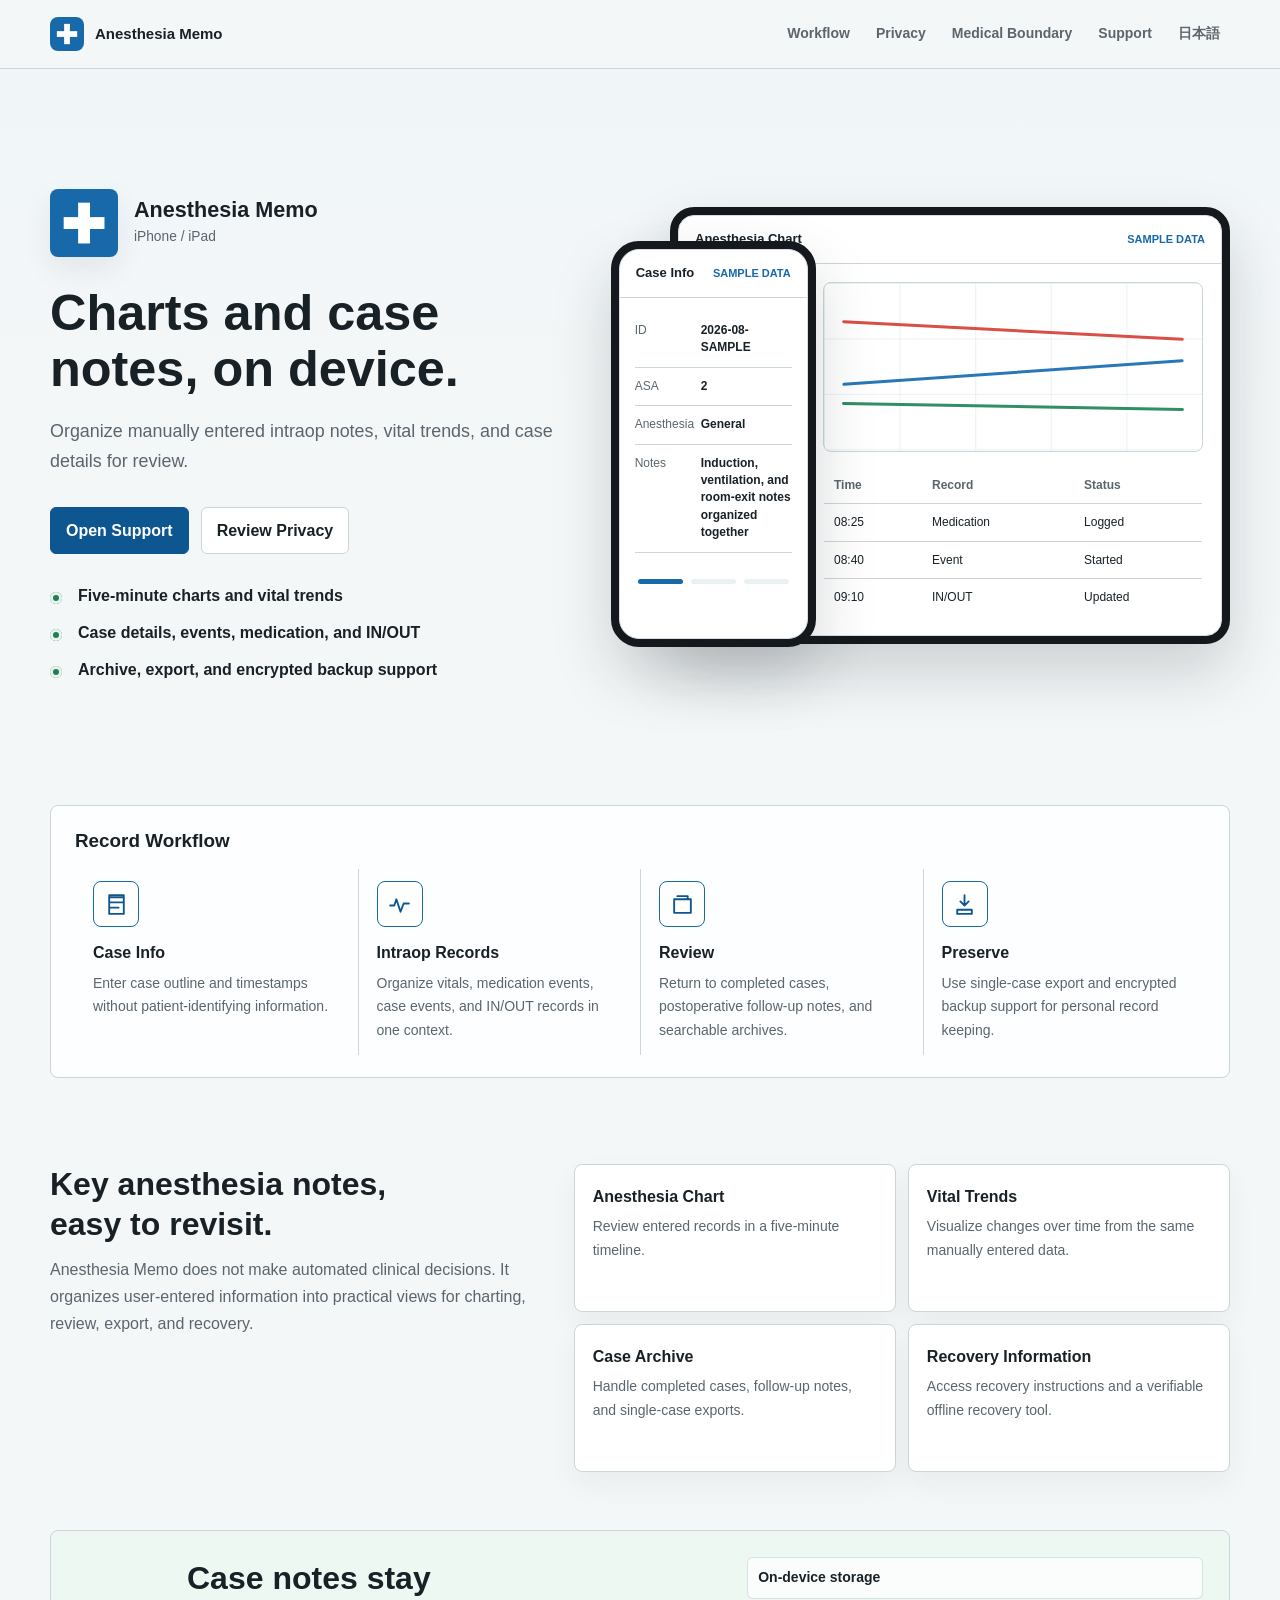
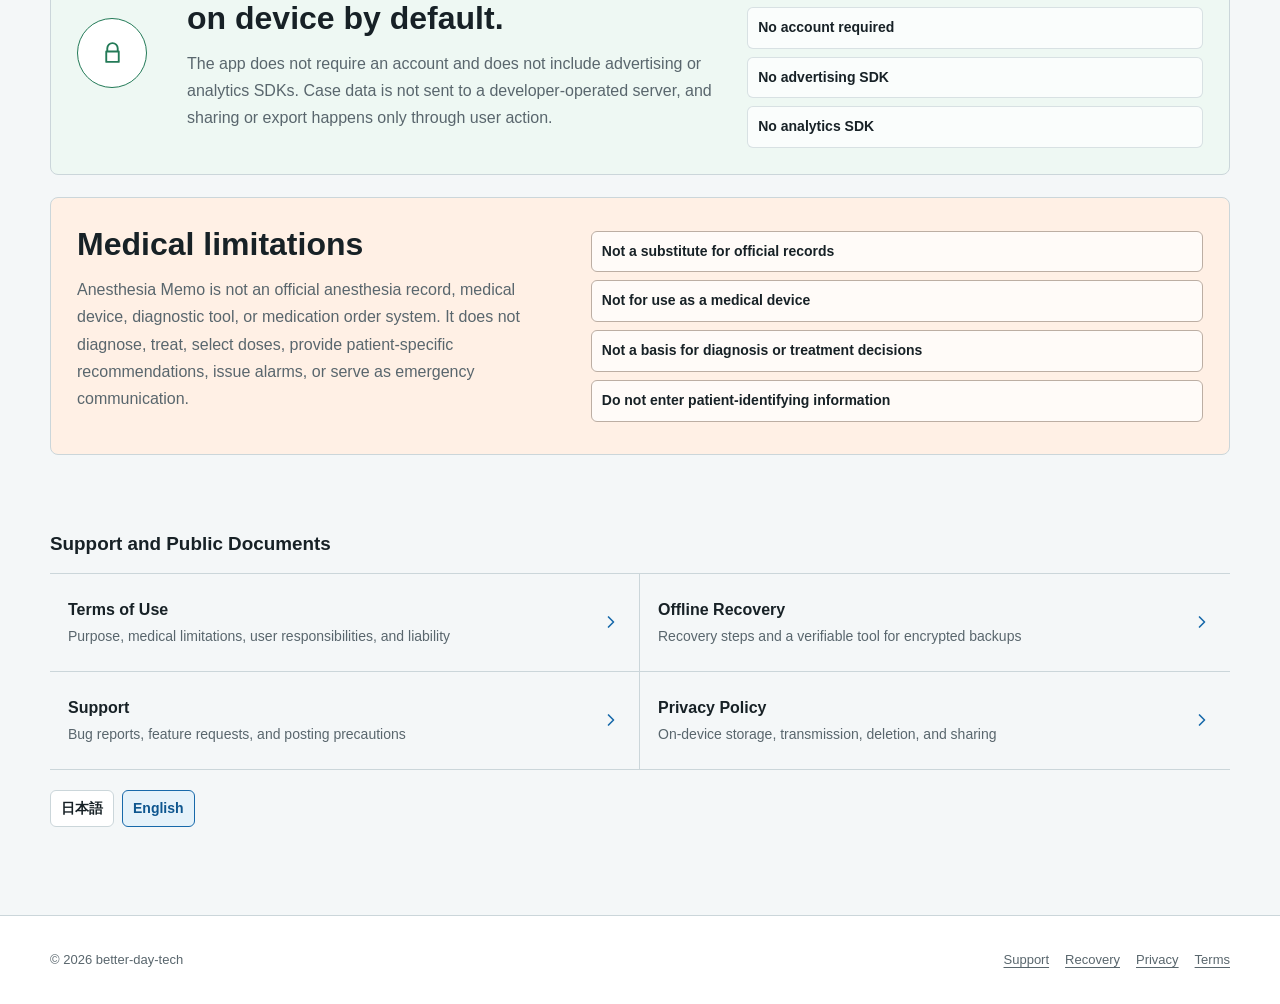
==== commit cb1573f4: "Polish landing page headings" ====
--- a/en/index.html
+++ b/en/index.html
@@ -154,7 +154,7 @@
 
   <section class="feature-section" aria-labelledby="features-title">
     <div>
-      <h2 id="features-title">A focused surface for record support.</h2>
+      <h2 id="features-title"><span class="heading-line">Key anesthesia notes,</span><span class="heading-line">easy to revisit.</span></h2>
       <p>Anesthesia Memo does not make automated clinical decisions. It organizes user-entered information into practical views for charting, review, export, and recovery.</p>
     </div>
     <div class="feature-grid">
@@ -182,7 +182,7 @@
       <svg viewBox="0 0 24 24"><path d="M7 11V8a5 5 0 0 1 10 0v3M6 11h12v10H6z"></path></svg>
     </div>
     <div>
-      <h2 id="privacy-title">Case data is stored on device by default.</h2>
+      <h2 id="privacy-title"><span class="heading-line">Case notes stay</span><span class="heading-line">on device by default.</span></h2>
       <p>The app does not require an account and does not include advertising or analytics SDKs. Case data is not sent to a developer-operated server, and sharing or export happens only through user action.</p>
     </div>
     <ul class="privacy-points" aria-label="Privacy principles">
@@ -195,7 +195,7 @@
 
   <section id="boundary" class="boundary-band" aria-labelledby="boundary-title">
     <div>
-      <h2 id="boundary-title">Medical boundary</h2>
+      <h2 id="boundary-title">Medical limitations</h2>
       <p>Anesthesia Memo is not an official anesthesia record, medical device, diagnostic tool, or medication order system. It does not diagnose, treat, select doses, provide patient-specific recommendations, issue alarms, or serve as emergency communication.</p>
     </div>
     <ul class="boundary-list">
--- a/assets/styles.css
+++ b/assets/styles.css
@@ -581,6 +581,11 @@
 .boundary-band h2 {
   font-size: 2rem;
   line-height: 1.25;
+  text-wrap: balance;
+}
+
+.heading-line {
+  display: block;
 }
 
 .feature-grid {
@@ -614,6 +619,7 @@
 }
 
 .boundary-band {
+  grid-template-columns: minmax(280px, 0.8fr) minmax(320px, 1fr);
   background: var(--warning-soft);
 }
 
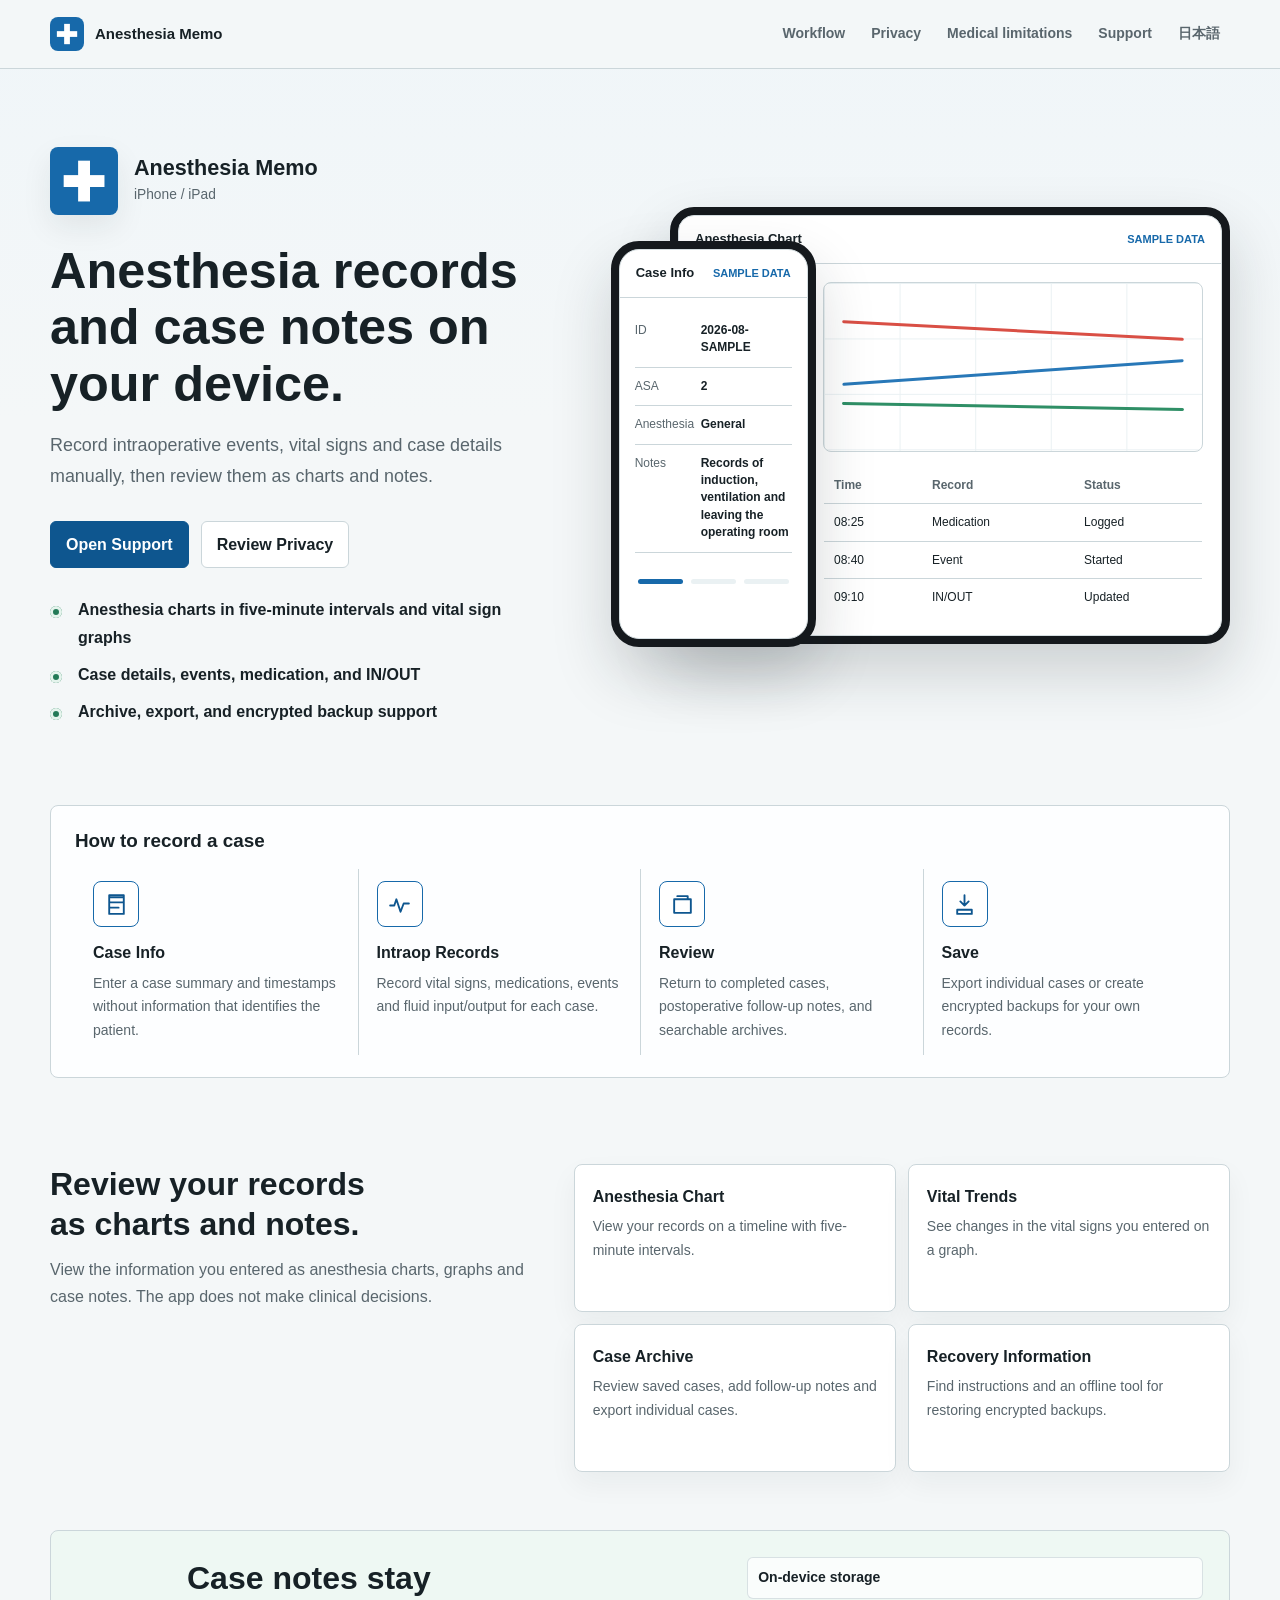
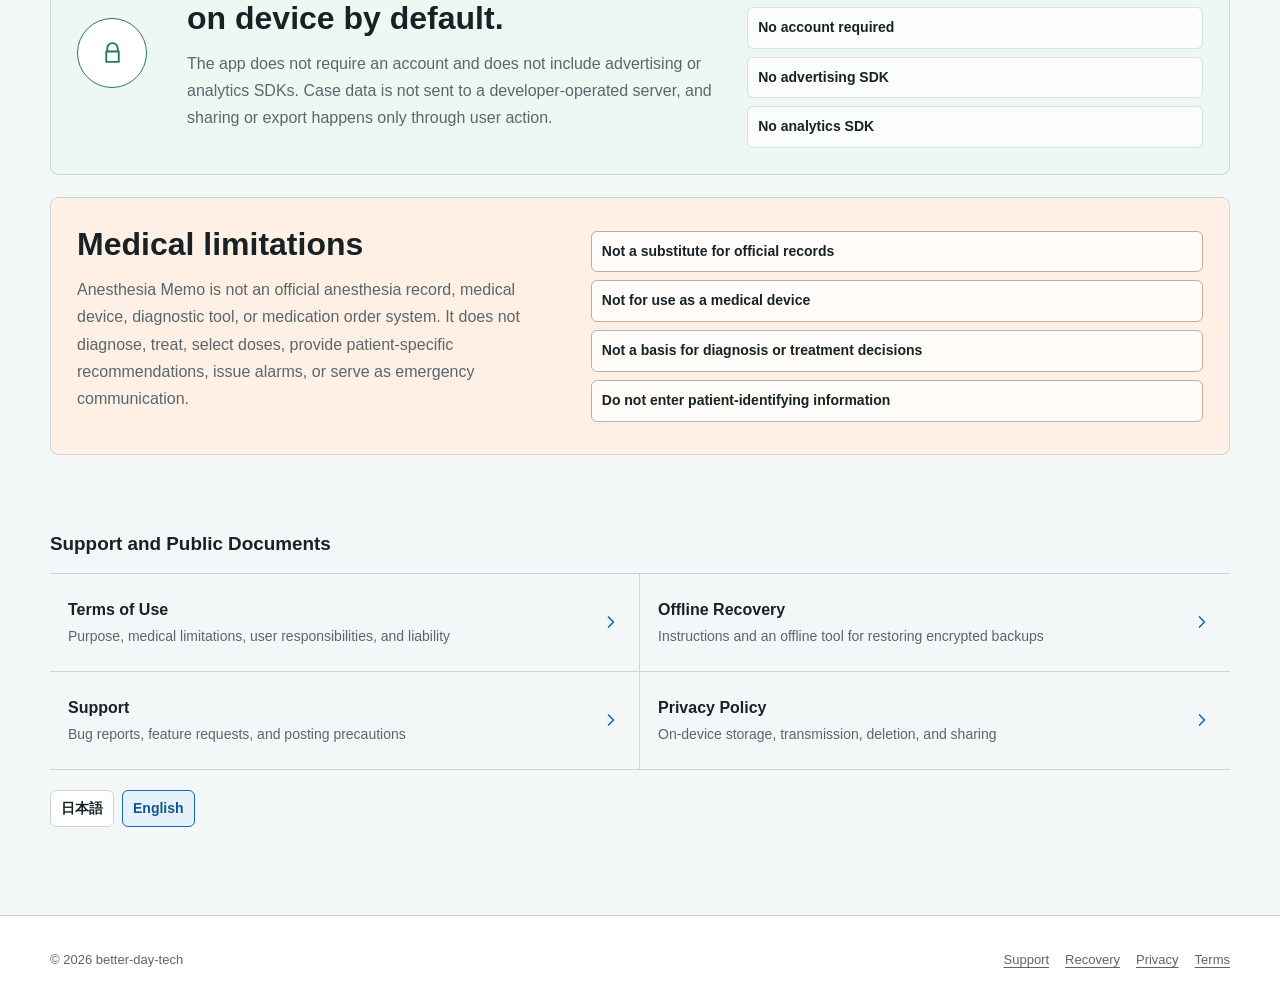
==== commit 11c696b6: "麻酔メモの紹介と記録手順を自然な日英表現に修正" ====
--- a/en/index.html
+++ b/en/index.html
@@ -3,13 +3,13 @@
 <head>
   <meta charset="utf-8">
   <meta name="viewport" content="width=device-width, initial-scale=1">
-  <meta name="description" content="Official product support for Anesthesia Memo, a record-support app that organizes anesthesia charts, vital trends, and case notes on device.">
+  <meta name="description" content="Support for Anesthesia Memo. Keep manually entered anesthesia records, vital signs and case notes on your iPhone or iPad.">
   <meta name="referrer" content="no-referrer">
   <meta http-equiv="Content-Security-Policy" content="default-src 'self'; style-src 'self'; img-src 'self'; object-src 'none'; base-uri 'none'; form-action 'none'">
   <meta name="theme-color" content="#f4f7f8" media="(prefers-color-scheme: light)">
   <meta name="theme-color" content="#0f1518" media="(prefers-color-scheme: dark)">
   <meta property="og:title" content="Anesthesia Memo | Better Day Tech">
-  <meta property="og:description" content="A record-support app for organizing anesthesia charts, vital trends, and case notes on device.">
+  <meta property="og:description" content="Keep manually entered anesthesia records, vital signs and case notes on your iPhone or iPad.">
   <meta property="og:type" content="website">
   <meta property="og:url" content="https://better-day-tech.github.io/anesthesia-sheet-support/en/">
   <link rel="canonical" href="https://better-day-tech.github.io/anesthesia-sheet-support/en/">
@@ -34,7 +34,7 @@
     <nav class="site-nav" aria-label="Main navigation">
       <a href="#workflow">Workflow</a>
       <a href="#privacy">Privacy</a>
-      <a href="#boundary">Medical Boundary</a>
+      <a href="#boundary">Medical limitations</a>
       <a href="./support/">Support</a>
       <a href="../" hreflang="ja" lang="ja">日本語</a>
     </nav>
@@ -54,14 +54,14 @@
           <small>iPhone / iPad</small>
         </span>
       </div>
-      <h1 id="hero-title">Charts and case notes, on device.</h1>
-      <p class="lead">Organize manually entered intraop notes, vital trends, and case details for review.</p>
+      <h1 id="hero-title">Anesthesia records and case notes on your device.</h1>
+      <p class="lead">Record intraoperative events, vital signs and case details manually, then review them as charts and notes.</p>
       <div class="hero-actions">
         <a class="primary-link" href="./support/">Open Support</a>
         <a class="secondary-link" href="./privacy/">Review Privacy</a>
       </div>
       <ul class="hero-proof" aria-label="Highlights">
-        <li>Five-minute charts and vital trends</li>
+        <li>Anesthesia charts in five-minute intervals and vital sign graphs</li>
         <li>Case details, events, medication, and IN/OUT</li>
         <li>Archive, export, and encrypted backup support</li>
       </ul>
@@ -78,7 +78,7 @@
             <div><dt>ID</dt><dd>2026-08-SAMPLE</dd></div>
             <div><dt>ASA</dt><dd>2</dd></div>
             <div><dt>Anesthesia</dt><dd>General</dd></div>
-            <div><dt>Notes</dt><dd>Induction, ventilation, and room-exit notes organized together</dd></div>
+            <div><dt>Notes</dt><dd>Records of induction, ventilation and leaving the operating room</dd></div>
           </dl>
           <div class="mini-tabs">
             <span></span><span></span><span></span>
@@ -119,21 +119,21 @@
   </section>
 
   <section id="workflow" class="workflow-panel" aria-labelledby="workflow-title">
-    <h2 id="workflow-title">Record Workflow</h2>
+    <h2 id="workflow-title">How to record a case</h2>
     <ol class="workflow-list">
       <li>
         <span class="step-icon">
           <svg viewBox="0 0 24 24" aria-hidden="true"><path d="M6 5h12M6 10h12M6 15h8M5 3h14v18H5z"></path></svg>
         </span>
         <strong>Case Info</strong>
-        <p>Enter case outline and timestamps without patient-identifying information.</p>
+        <p>Enter a case summary and timestamps without information that identifies the patient.</p>
       </li>
       <li>
         <span class="step-icon">
           <svg viewBox="0 0 24 24" aria-hidden="true"><path d="M3 13h4l2-6 4 12 3-8h5"></path></svg>
         </span>
         <strong>Intraop Records</strong>
-        <p>Organize vitals, medication events, case events, and IN/OUT records in one context.</p>
+        <p>Record vital signs, medications, events and fluid input/output for each case.</p>
       </li>
       <li>
         <span class="step-icon">
@@ -146,33 +146,33 @@
         <span class="step-icon">
           <svg viewBox="0 0 24 24" aria-hidden="true"><path d="M12 3v10m0 0 4-4m-4 4-4-4M5 17h14v4H5z"></path></svg>
         </span>
-        <strong>Preserve</strong>
-        <p>Use single-case export and encrypted backup support for personal record keeping.</p>
+        <strong>Save</strong>
+        <p>Export individual cases or create encrypted backups for your own records.</p>
       </li>
     </ol>
   </section>
 
   <section class="feature-section" aria-labelledby="features-title">
     <div>
-      <h2 id="features-title"><span class="heading-line">Key anesthesia notes,</span><span class="heading-line">easy to revisit.</span></h2>
-      <p>Anesthesia Memo does not make automated clinical decisions. It organizes user-entered information into practical views for charting, review, export, and recovery.</p>
+      <h2 id="features-title"><span class="heading-line">Review your records</span><span class="heading-line">as charts and notes.</span></h2>
+      <p>View the information you entered as anesthesia charts, graphs and case notes. The app does not make clinical decisions.</p>
     </div>
     <div class="feature-grid">
       <article>
         <strong>Anesthesia Chart</strong>
-        <p>Review entered records in a five-minute timeline.</p>
+        <p>View your records on a timeline with five-minute intervals.</p>
       </article>
       <article>
         <strong>Vital Trends</strong>
-        <p>Visualize changes over time from the same manually entered data.</p>
+        <p>See changes in the vital signs you entered on a graph.</p>
       </article>
       <article>
         <strong>Case Archive</strong>
-        <p>Handle completed cases, follow-up notes, and single-case exports.</p>
+        <p>Review saved cases, add follow-up notes and export individual cases.</p>
       </article>
       <article>
         <strong>Recovery Information</strong>
-        <p>Access recovery instructions and a verifiable offline recovery tool.</p>
+        <p>Find instructions and an offline tool for restoring encrypted backups.</p>
       </article>
     </div>
   </section>
@@ -219,7 +219,7 @@
       <a class="action-link" href="./recovery/">
         <span>
           <span class="action-title">Offline Recovery</span>
-          <span class="action-description">Recovery steps and a verifiable tool for encrypted backups</span>
+          <span class="action-description">Instructions and an offline tool for restoring encrypted backups</span>
         </span>
         <svg class="action-mark" viewBox="0 0 24 24" aria-hidden="true"><path d="m9 18 6-6-6-6"></path></svg>
       </a>
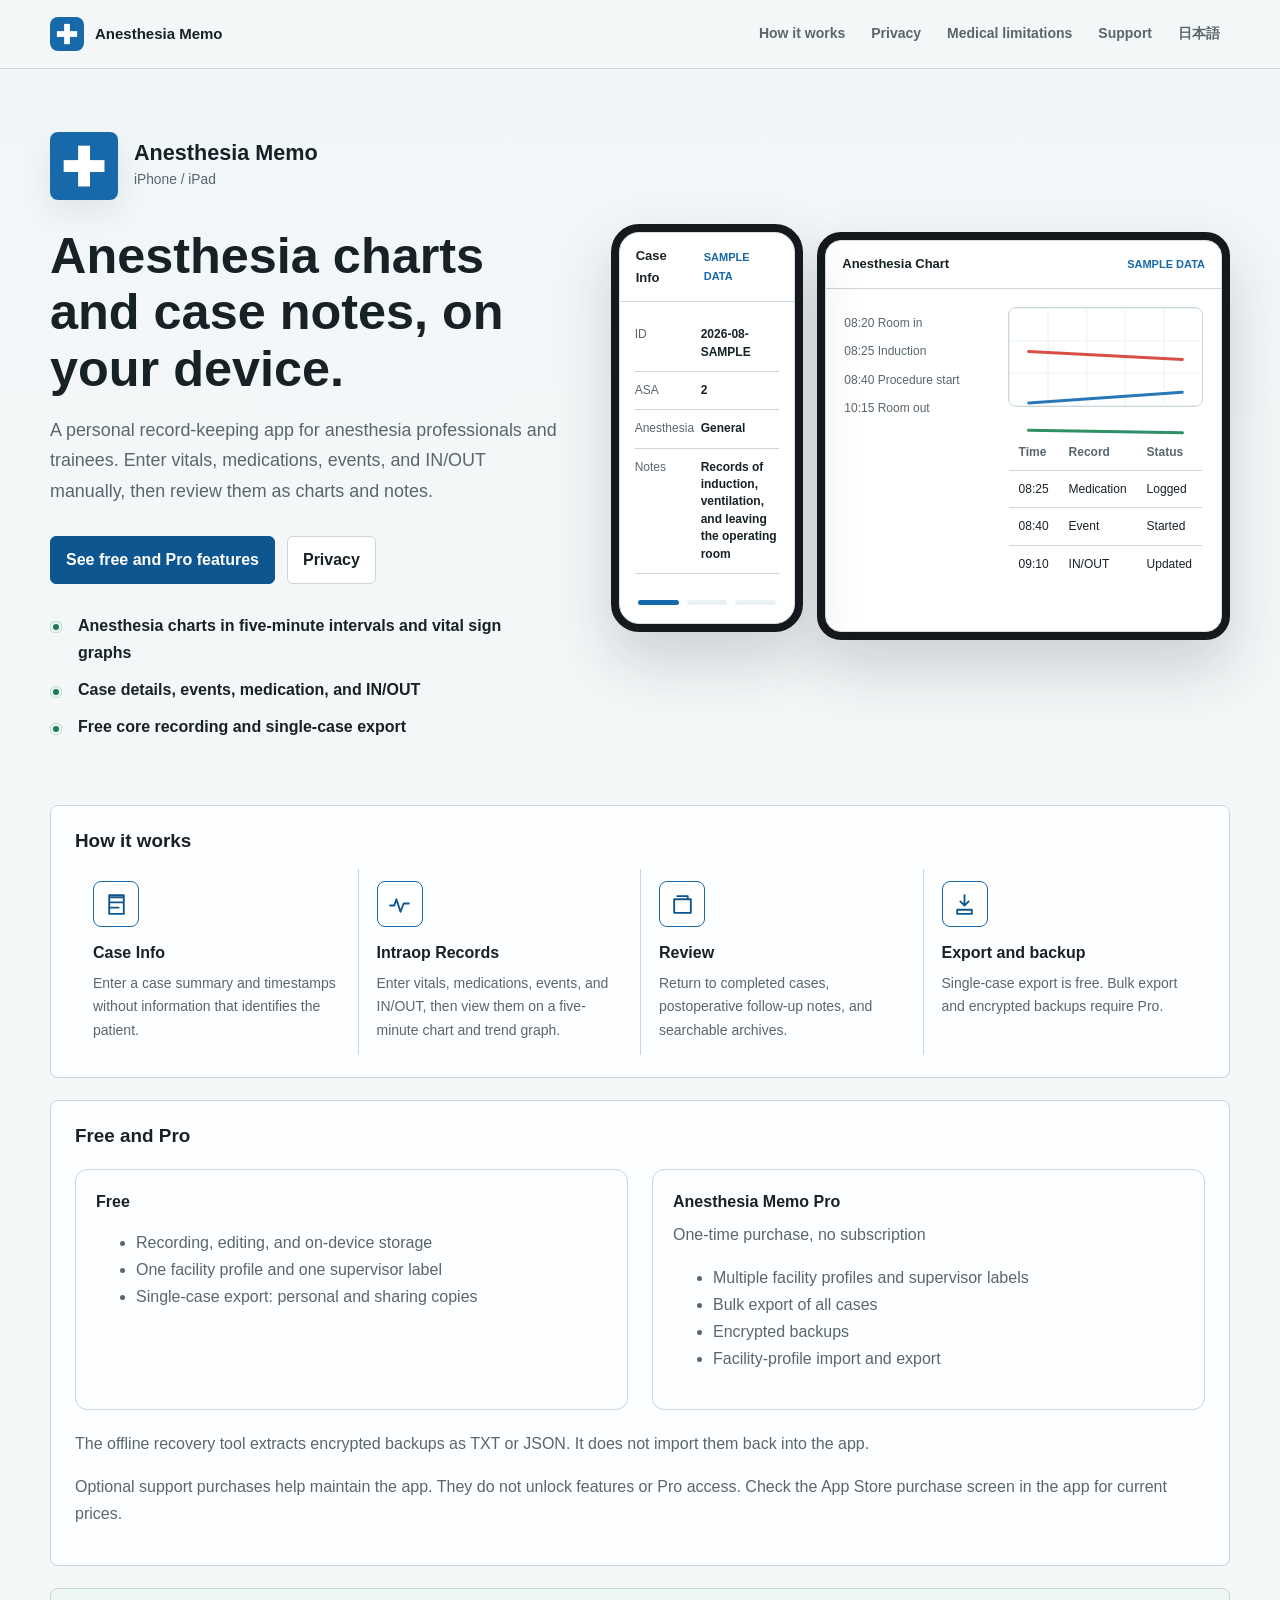
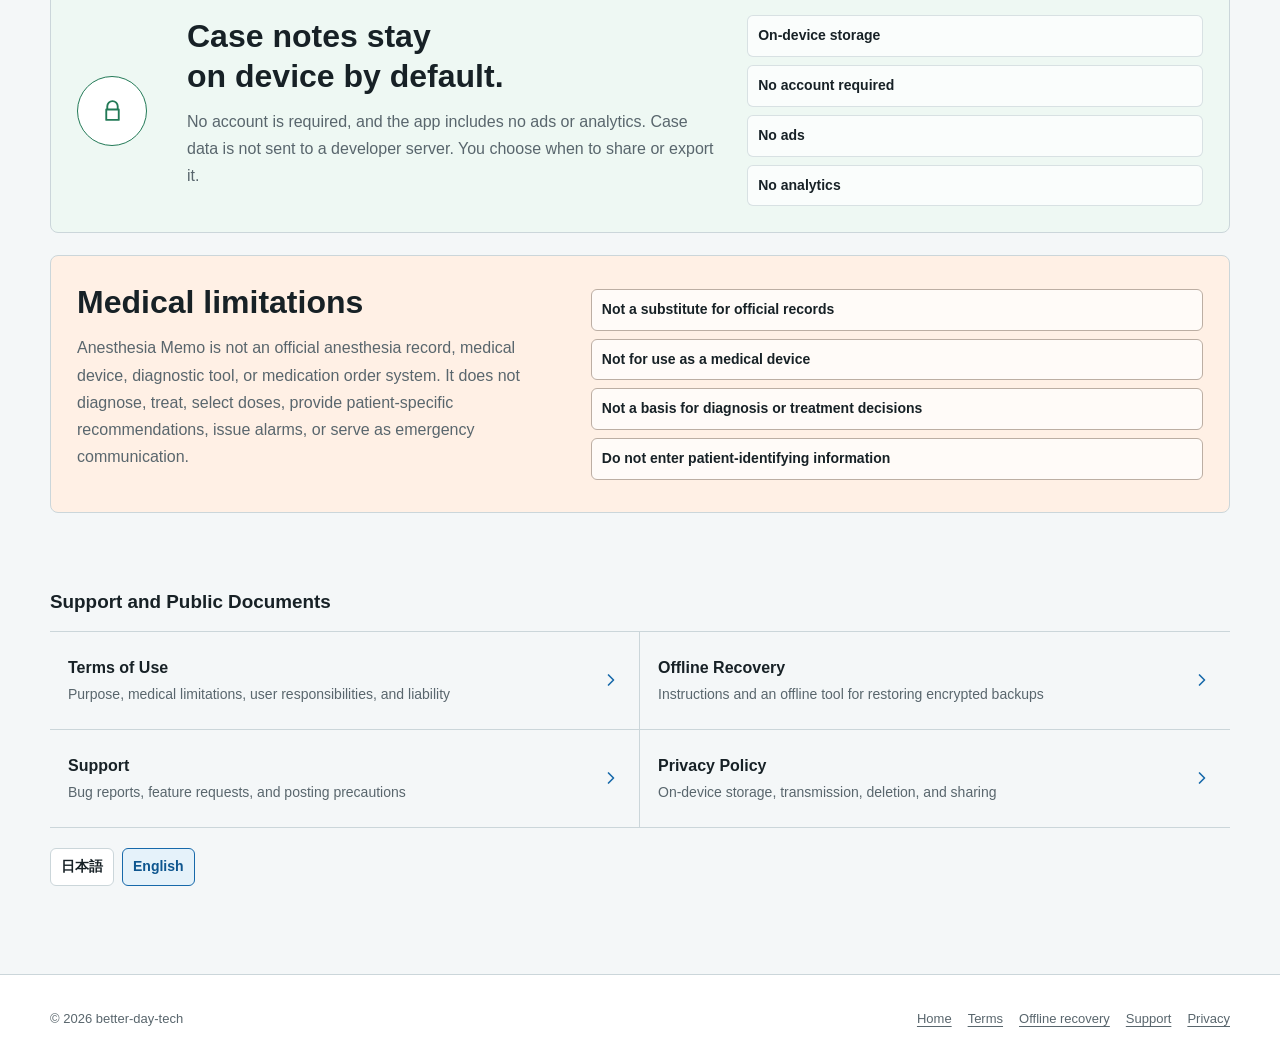
==== commit ea279e41: "Align Japanese and English site copy with reviewed app behavior" ====
--- a/en/index.html
+++ b/en/index.html
@@ -32,7 +32,7 @@
       <span>Anesthesia Memo</span>
     </a>
     <nav class="site-nav" aria-label="Main navigation">
-      <a href="#workflow">Workflow</a>
+      <a href="#workflow">How it works</a>
       <a href="#privacy">Privacy</a>
       <a href="#boundary">Medical limitations</a>
       <a href="./support/">Support</a>
@@ -54,16 +54,16 @@
           <small>iPhone / iPad</small>
         </span>
       </div>
-      <h1 id="hero-title">Anesthesia records and case notes on your device.</h1>
-      <p class="lead">Record intraoperative events, vital signs and case details manually, then review them as charts and notes.</p>
+      <h1 id="hero-title">Anesthesia charts and case notes, on your device.</h1>
+      <p class="lead">A personal record-keeping app for anesthesia professionals and trainees. Enter vitals, medications, events, and IN/OUT manually, then review them as charts and notes.</p>
       <div class="hero-actions">
-        <a class="primary-link" href="./support/">Open Support</a>
-        <a class="secondary-link" href="./privacy/">Review Privacy</a>
+        <a class="primary-link" href="#purchase">See free and Pro features</a>
+        <a class="secondary-link" href="./privacy/">Privacy</a>
       </div>
       <ul class="hero-proof" aria-label="Highlights">
         <li>Anesthesia charts in five-minute intervals and vital sign graphs</li>
         <li>Case details, events, medication, and IN/OUT</li>
-        <li>Archive, export, and encrypted backup support</li>
+        <li>Free core recording and single-case export</li>
       </ul>
     </div>
 
@@ -78,7 +78,7 @@
             <div><dt>ID</dt><dd>2026-08-SAMPLE</dd></div>
             <div><dt>ASA</dt><dd>2</dd></div>
             <div><dt>Anesthesia</dt><dd>General</dd></div>
-            <div><dt>Notes</dt><dd>Records of induction, ventilation and leaving the operating room</dd></div>
+            <div><dt>Notes</dt><dd>Records of induction, ventilation, and leaving the operating room</dd></div>
           </dl>
           <div class="mini-tabs">
             <span></span><span></span><span></span>
@@ -119,7 +119,7 @@
   </section>
 
   <section id="workflow" class="workflow-panel" aria-labelledby="workflow-title">
-    <h2 id="workflow-title">How to record a case</h2>
+    <h2 id="workflow-title">How it works</h2>
     <ol class="workflow-list">
       <li>
         <span class="step-icon">
@@ -133,7 +133,7 @@
           <svg viewBox="0 0 24 24" aria-hidden="true"><path d="M3 13h4l2-6 4 12 3-8h5"></path></svg>
         </span>
         <strong>Intraop Records</strong>
-        <p>Record vital signs, medications, events and fluid input/output for each case.</p>
+        <p>Enter vitals, medications, events, and IN/OUT, then view them on a five-minute chart and trend graph.</p>
       </li>
       <li>
         <span class="step-icon">
@@ -146,36 +146,22 @@
         <span class="step-icon">
           <svg viewBox="0 0 24 24" aria-hidden="true"><path d="M12 3v10m0 0 4-4m-4 4-4-4M5 17h14v4H5z"></path></svg>
         </span>
-        <strong>Save</strong>
-        <p>Export individual cases or create encrypted backups for your own records.</p>
+        <strong>Export and backup</strong>
+        <p>Single-case export is free. Bulk export and encrypted backups require Pro.</p>
       </li>
     </ol>
   </section>
 
-  <section class="feature-section" aria-labelledby="features-title">
-    <div>
-      <h2 id="features-title"><span class="heading-line">Review your records</span><span class="heading-line">as charts and notes.</span></h2>
-      <p>View the information you entered as anesthesia charts, graphs and case notes. The app does not make clinical decisions.</p>
-    </div>
-    <div class="feature-grid">
-      <article>
-        <strong>Anesthesia Chart</strong>
-        <p>View your records on a timeline with five-minute intervals.</p>
-      </article>
-      <article>
-        <strong>Vital Trends</strong>
-        <p>See changes in the vital signs you entered on a graph.</p>
-      </article>
-      <article>
-        <strong>Case Archive</strong>
-        <p>Review saved cases, add follow-up notes and export individual cases.</p>
-      </article>
-      <article>
-        <strong>Recovery Information</strong>
-        <p>Find instructions and an offline tool for restoring encrypted backups.</p>
-      </article>
-    </div>
-  </section>
+  <section id="purchase" class="workflow-panel" aria-labelledby="purchase-title">
+    <h2 id="purchase-title">Free and Pro</h2>
+    <div class="purchase-grid">
+      <div><h3>Free</h3><ul><li>Recording, editing, and on-device storage</li><li>One facility profile and one supervisor label</li><li>Single-case export: personal and sharing copies</li></ul></div>
+      <div><h3>Anesthesia Memo Pro</h3><p>One-time purchase, no subscription</p><ul><li>Multiple facility profiles and supervisor labels</li><li>Bulk export of all cases</li><li>Encrypted backups</li><li>Facility-profile import and export</li></ul></div>
+    </div>
+    <p>The offline recovery tool extracts encrypted backups as TXT or JSON. It does not import them back into the app.</p>
+    <p>Optional support purchases help maintain the app. They do not unlock features or Pro access. Check the App Store purchase screen in the app for current prices.</p>
+  </section>
+
 
   <section id="privacy" class="privacy-band" aria-labelledby="privacy-title">
     <div class="privacy-lock" aria-hidden="true">
@@ -183,13 +169,13 @@
     </div>
     <div>
       <h2 id="privacy-title"><span class="heading-line">Case notes stay</span><span class="heading-line">on device by default.</span></h2>
-      <p>The app does not require an account and does not include advertising or analytics SDKs. Case data is not sent to a developer-operated server, and sharing or export happens only through user action.</p>
+      <p>No account is required, and the app includes no ads or analytics. Case data is not sent to a developer server. You choose when to share or export it.</p>
     </div>
     <ul class="privacy-points" aria-label="Privacy principles">
       <li>On-device storage</li>
       <li>No account required</li>
-      <li>No advertising SDK</li>
-      <li>No analytics SDK</li>
+      <li>No ads</li>
+      <li>No analytics</li>
     </ul>
   </section>
 
@@ -249,10 +235,11 @@
   <div class="footer-inner">
     <span>© 2026 better-day-tech</span>
     <nav class="footer-links" aria-label="Footer navigation">
+      <a href="./">Home</a>
+      <a href="./terms/">Terms</a>
+      <a href="./recovery/">Offline recovery</a>
       <a href="./support/">Support</a>
-      <a href="./recovery/">Recovery</a>
       <a href="./privacy/">Privacy</a>
-      <a href="./terms/">Terms</a>
     </nav>
   </div>
 </footer>
--- a/assets/styles.css
+++ b/assets/styles.css
@@ -1373,3 +1373,19 @@
     scroll-behavior: auto;
   }
 }
+
+/* Clear comparisons and non-overlapping illustrative screens. */
+.purchase-grid { display: grid; grid-template-columns: repeat(2, minmax(0, 1fr)); gap: 24px; margin: 20px 0; }
+.purchase-grid > div { padding: 20px; border: 1px solid var(--border); border-radius: 12px; }
+.purchase-grid h3 { margin-top: 0; }
+.notice { margin-bottom: 36px; }
+.device-showcase { display: grid; grid-template-columns: minmax(130px, .7fr) minmax(0, 1.5fr); gap: 14px; align-items: center; min-height: 420px; }
+.device-showcase .phone-frame, .device-showcase .tablet-frame { position: relative; inset: auto; width: 100%; box-sizing: border-box; }
+.device-showcase .phone-frame { align-self: end; margin-bottom: 16px; }
+.device-showcase .chart-layout { grid-template-columns: minmax(0, 1fr); }
+.device-showcase .timeline { display: flex; flex-wrap: wrap; gap: 8px 14px; }
+.device-showcase .trend-card, .device-showcase .trend-grid { min-height: 100px; height: 100px; }
+.document-page h1 { text-wrap: balance; }
+@media (max-width: 600px) { .purchase-grid { grid-template-columns: 1fr; } .device-showcase { grid-template-columns: minmax(115px, .65fr) minmax(0, 1.35fr); gap: 8px; } }
+
+@media (max-width: 600px) { .device-showcase { display: block; min-height: 0; } .device-showcase .phone-frame { display: none; } .device-showcase .tablet-frame { transform: none; width: 100%; } }
